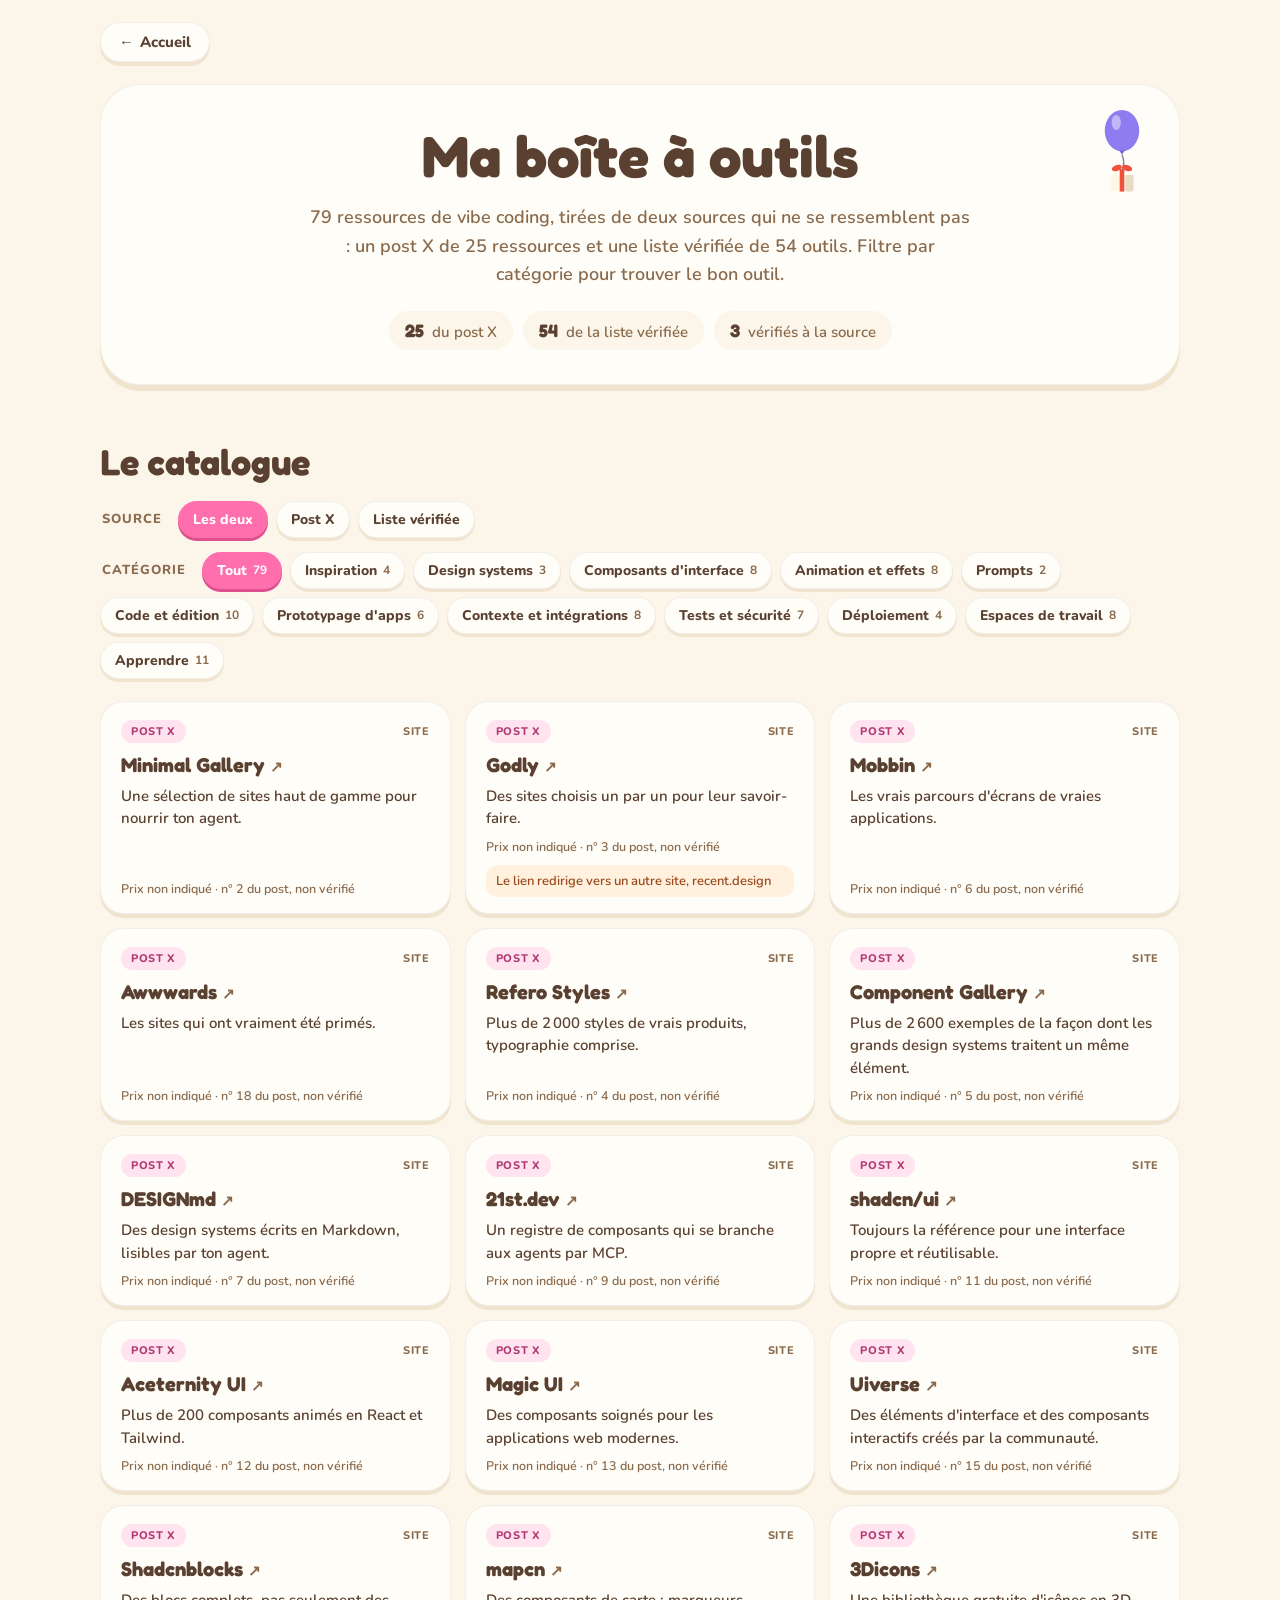
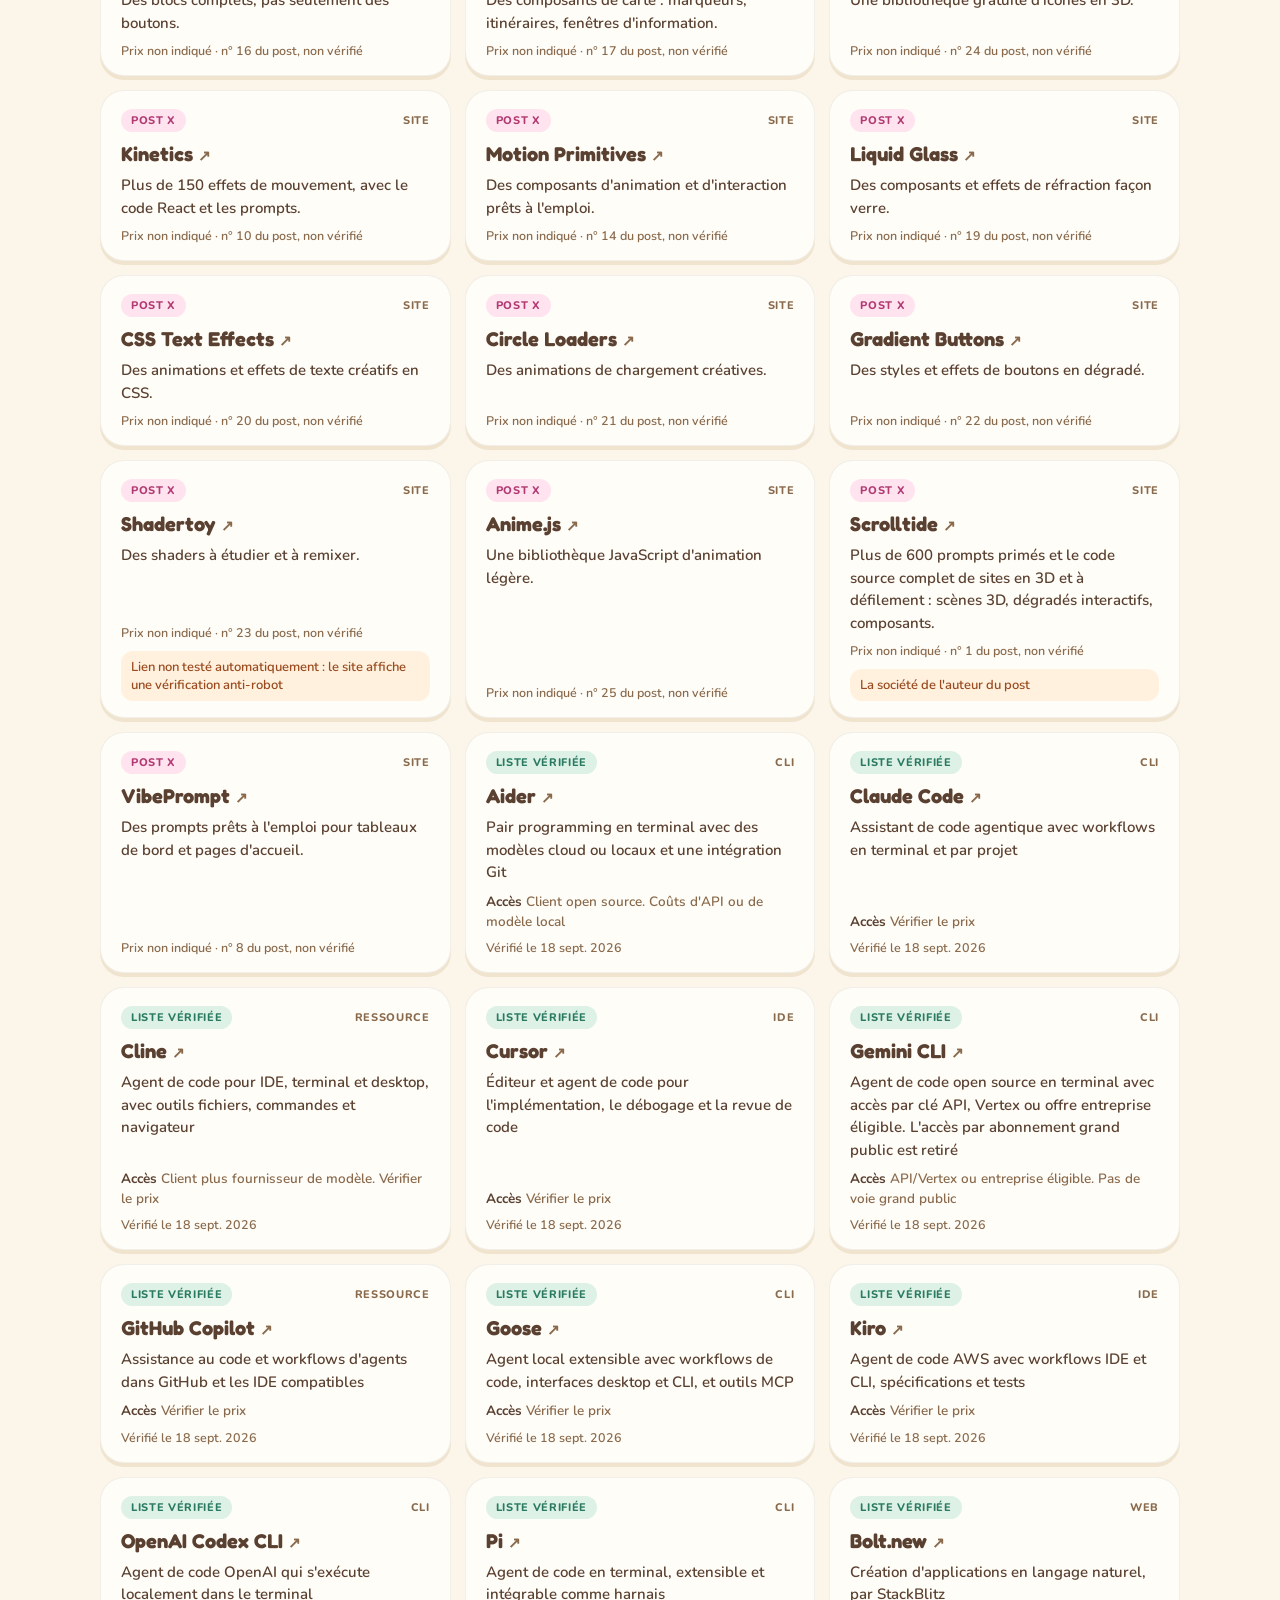
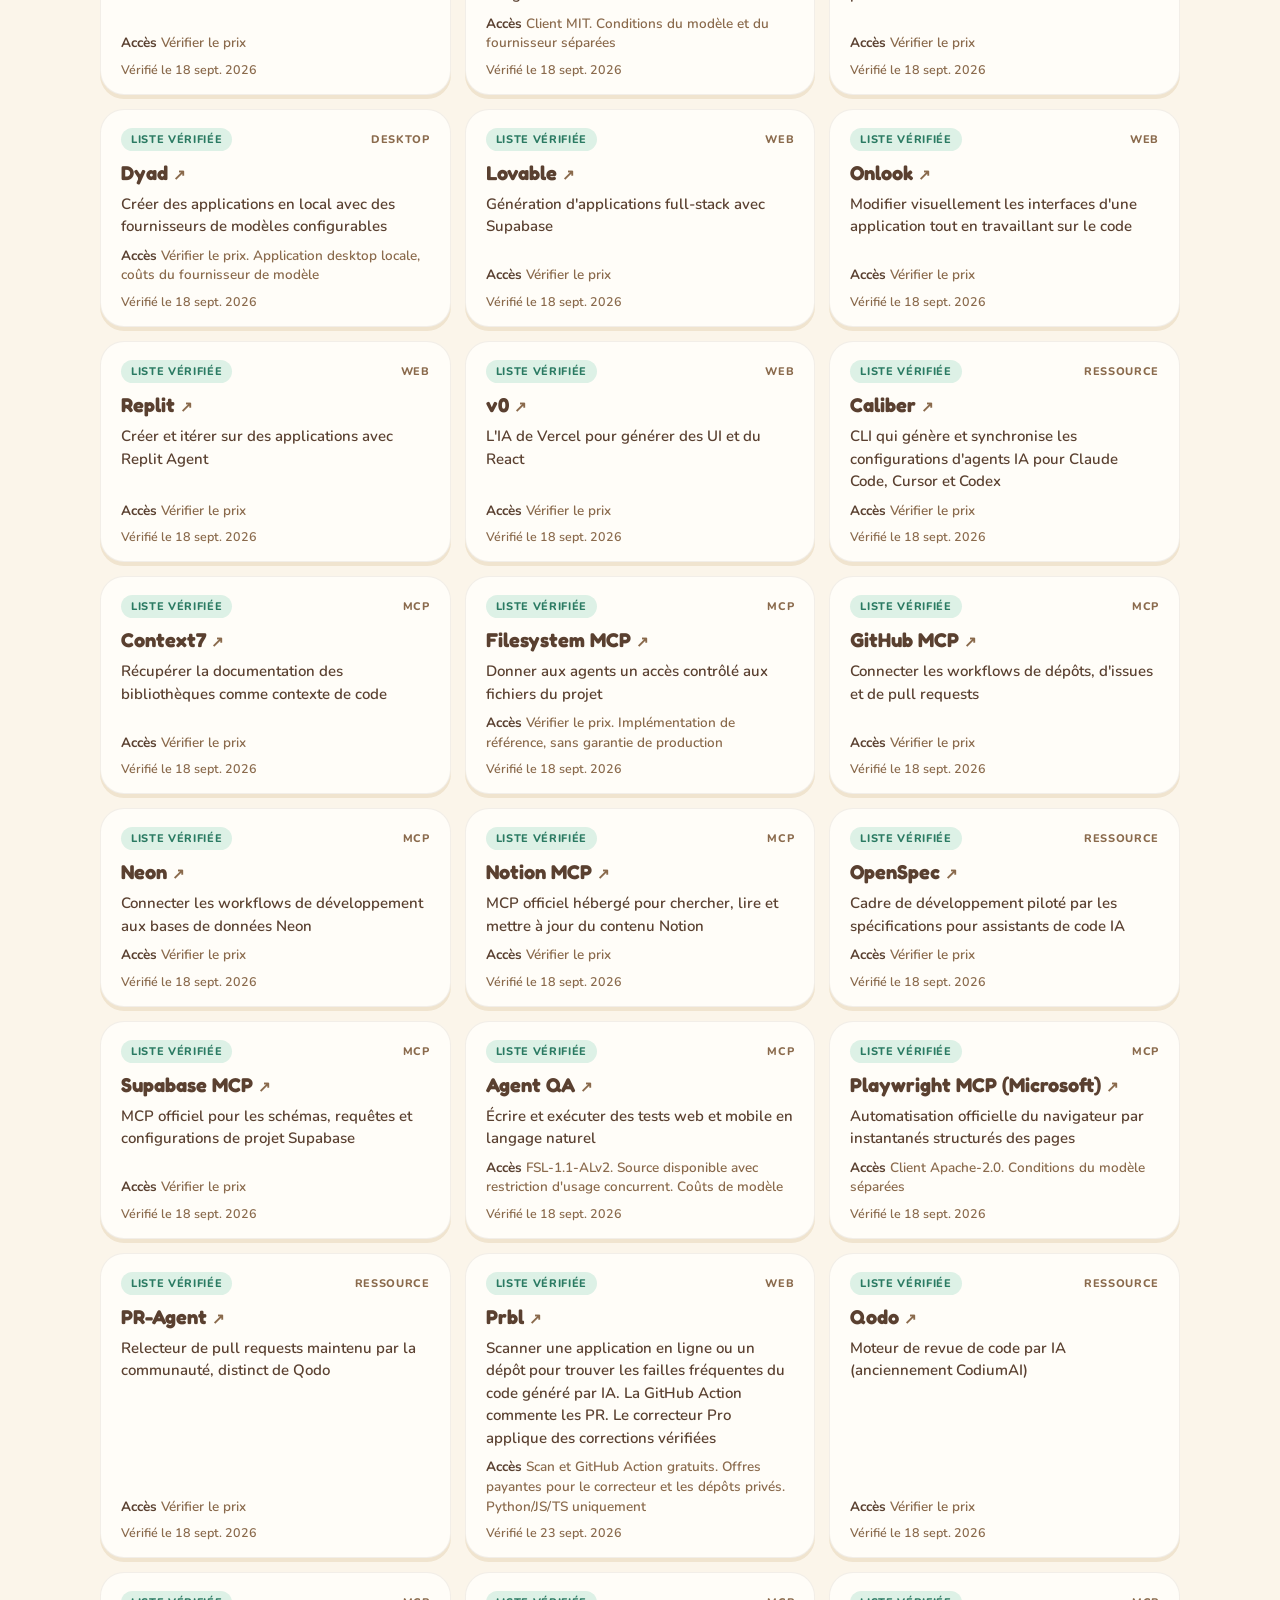
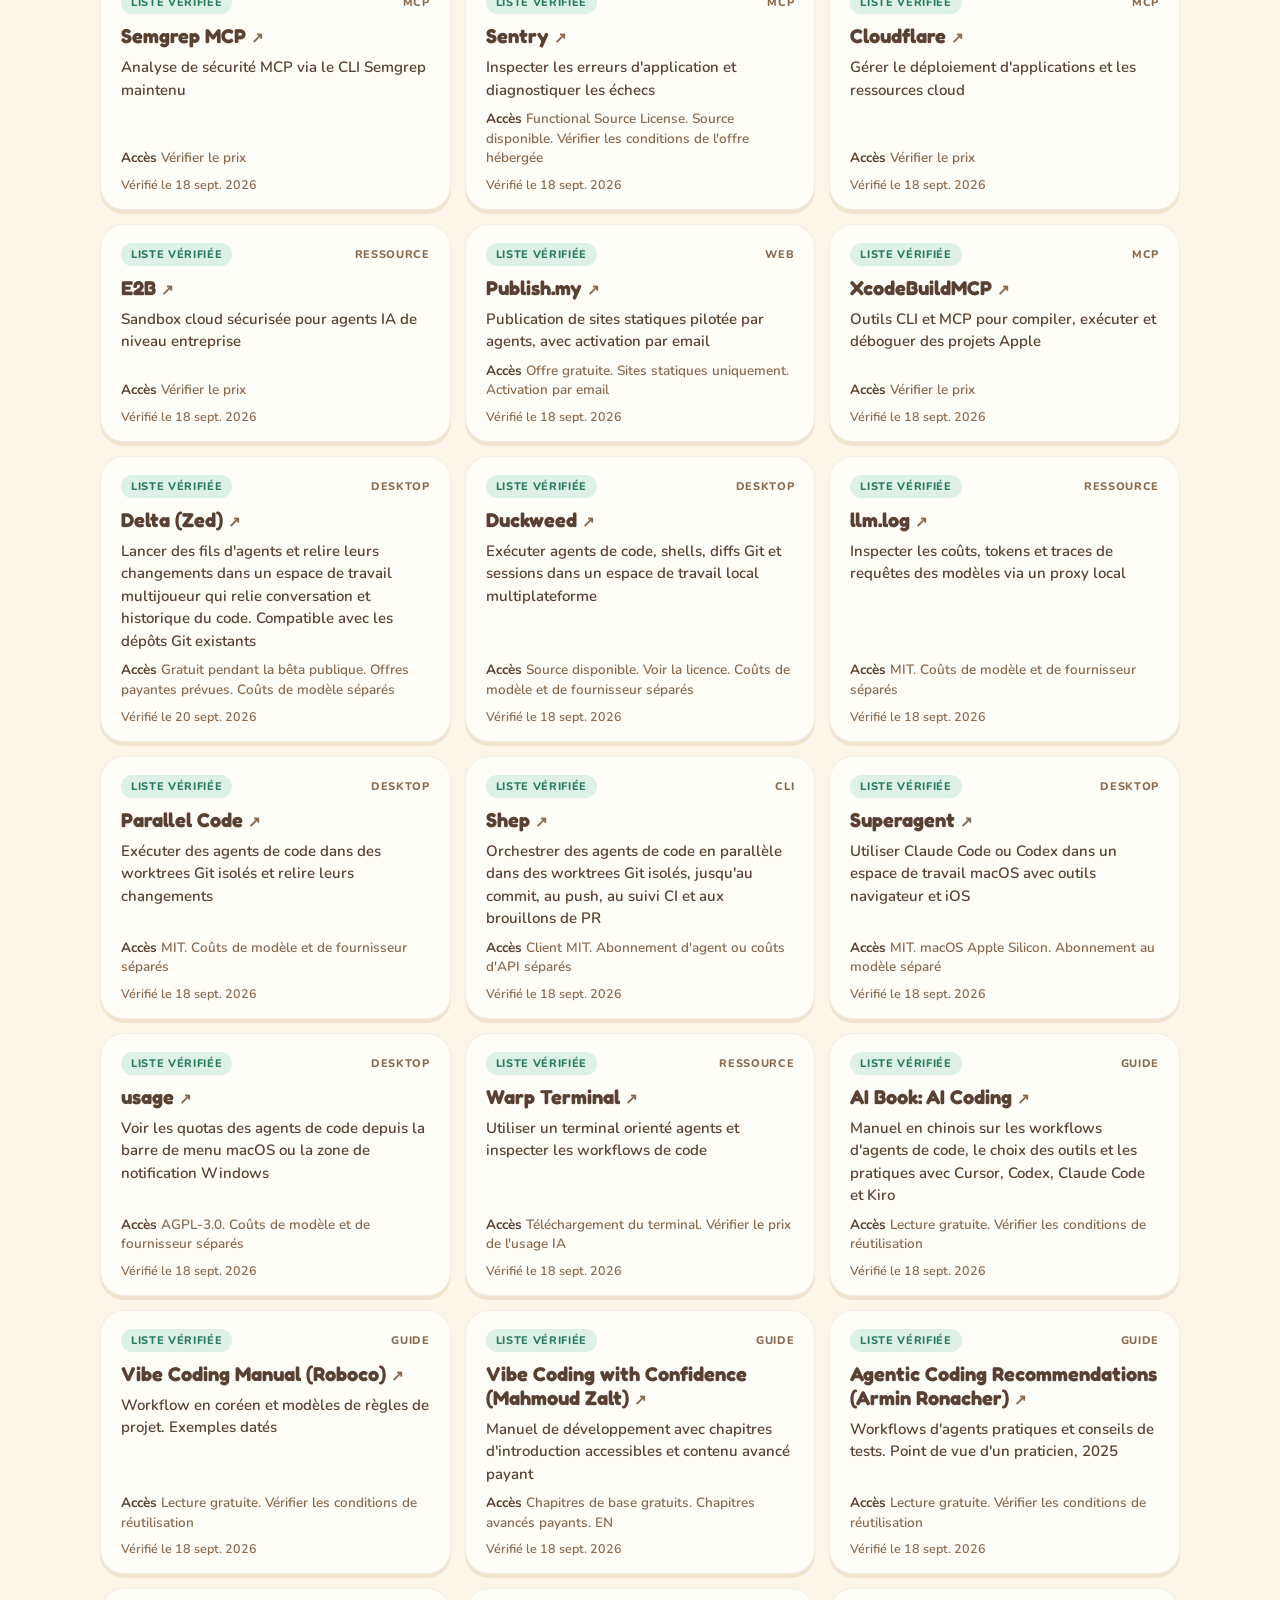
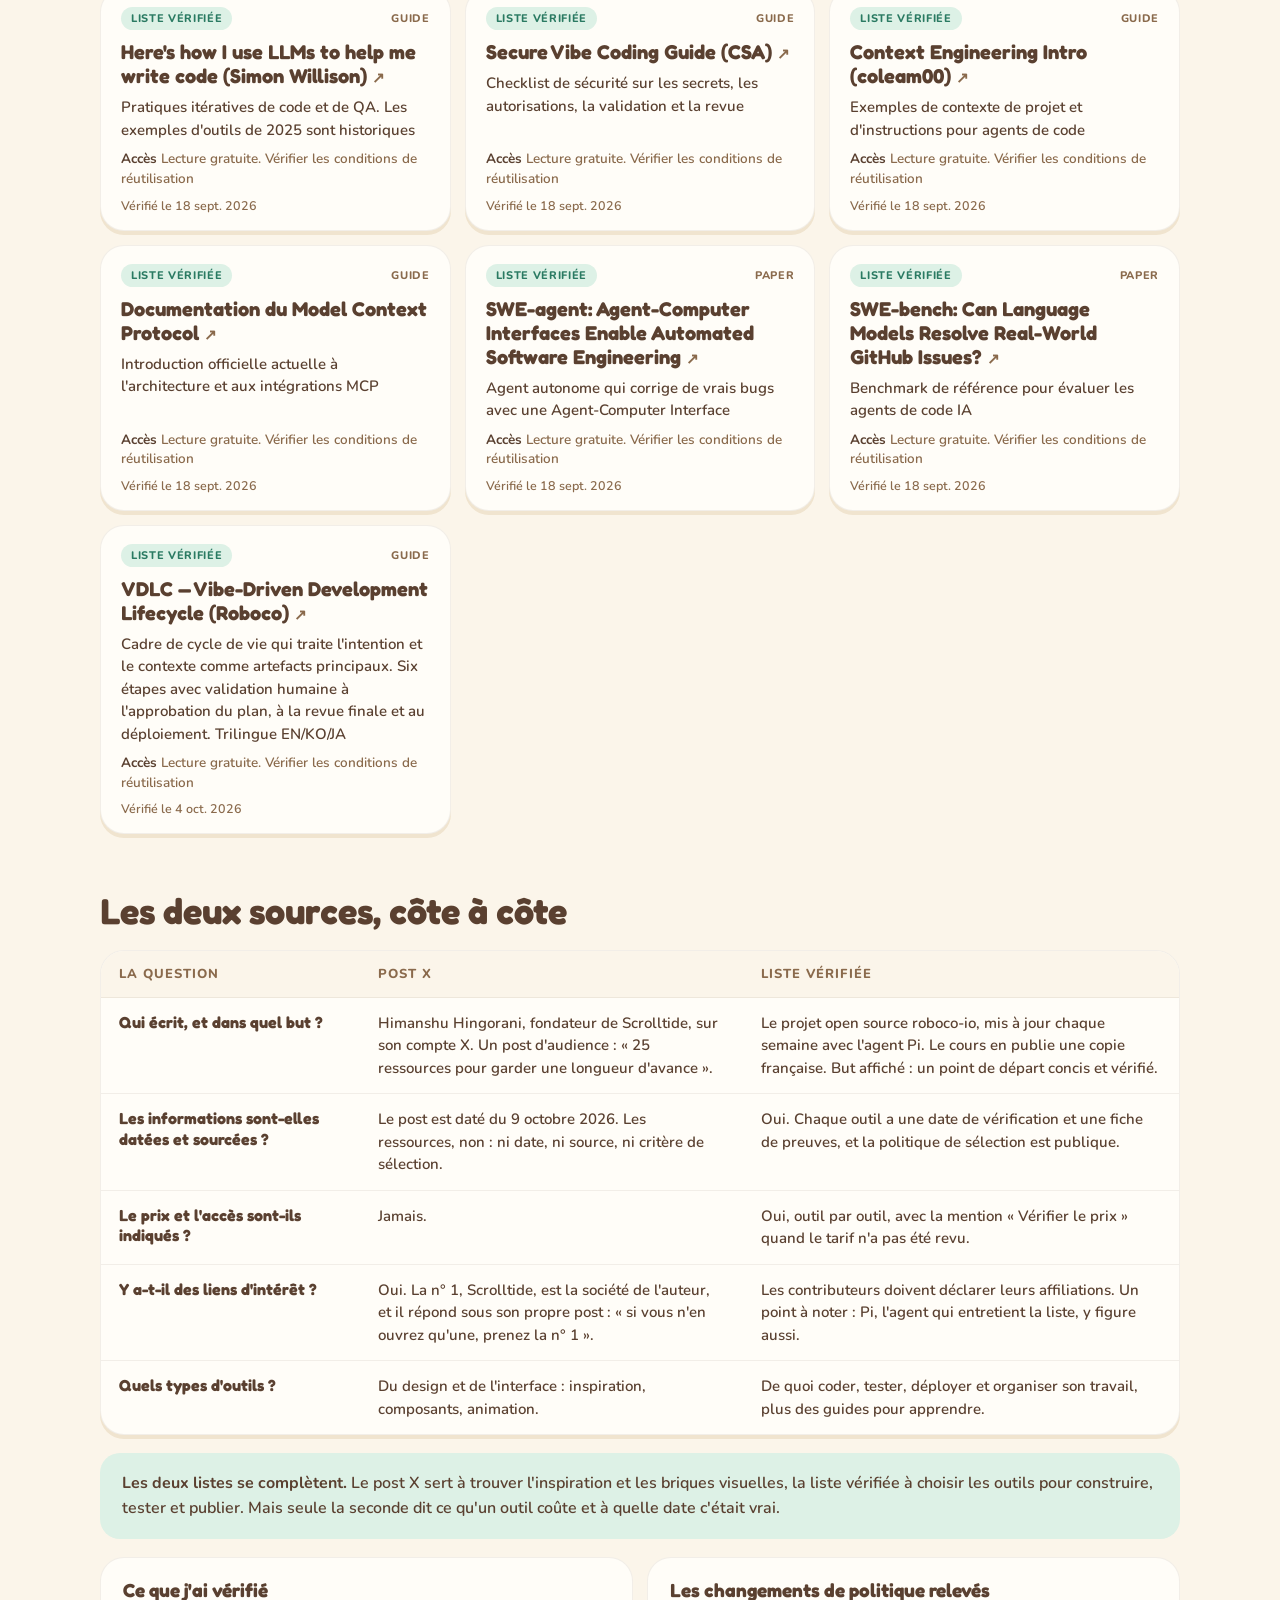
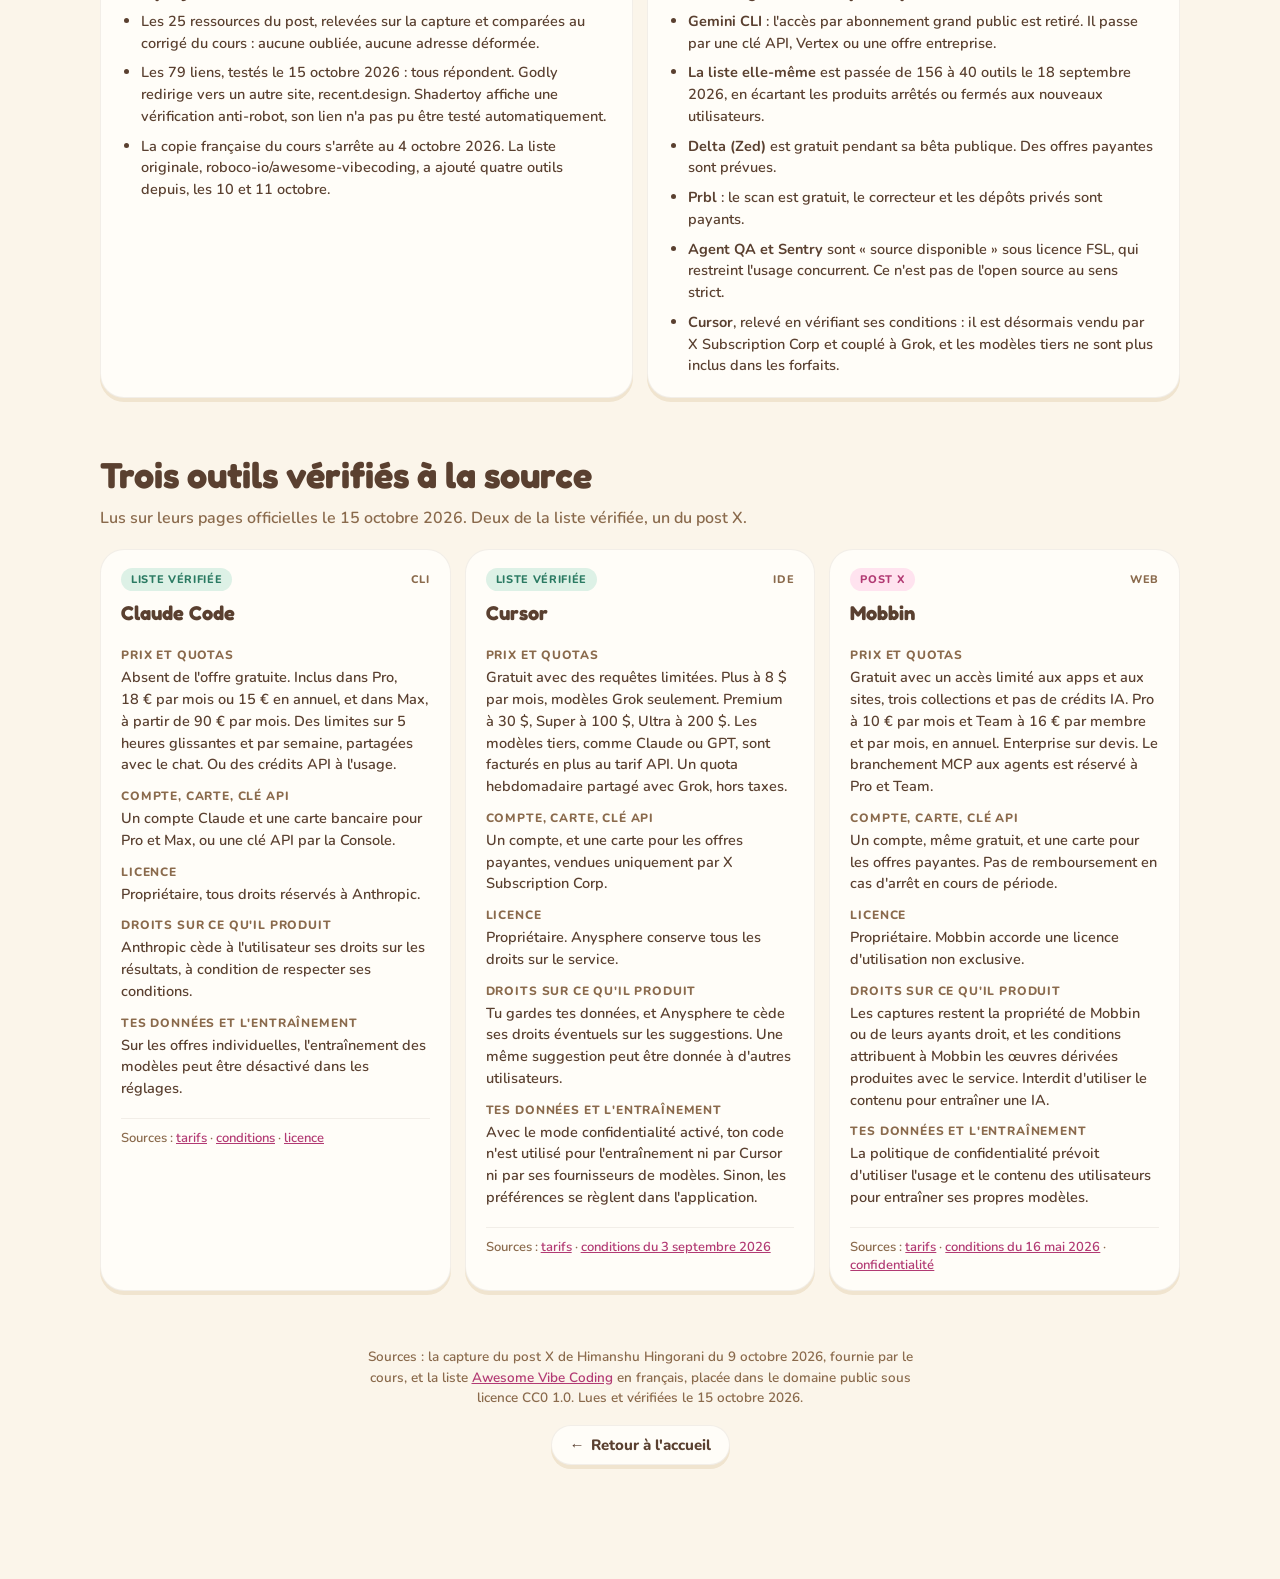
==== outils.html @ 948dfb01 "Page outils : les deux sources réunies, comparées et filtrables Co-Authored-By: Claude Opus 5.5 <nor" ====
<!DOCTYPE html>
<html lang="fr">
<head>
  <meta charset="utf-8">
  <meta name="viewport" content="width=device-width, initial-scale=1">
  <title>Ma boîte à outils · Popeye Prime</title>
  <meta name="description" content="79 ressources de vibe coding réunies depuis deux sources, comparées et filtrables par catégorie.">
  <link rel="preconnect" href="https://fonts.googleapis.com">
  <link rel="preconnect" href="https://fonts.gstatic.com" crossorigin>
  <link href="https://fonts.googleapis.com/css2?family=Fredoka:wght@600;700&family=Nunito:wght@600;700;800&display=swap" rel="stylesheet">
  <link rel="stylesheet" href="style.css">
</head>
<body class="page-outils">

  <header class="haut-outils">
    <a class="retour" href="index.html"><span aria-hidden="true">←</span> Accueil</a>
  </header>

  <main class="boite">

    <!-- L'introduction -->
    <section class="intro-outils">
      <svg class="mini-ballon" viewBox="-20 -24 40 80" aria-hidden="true">
        <g class="ballon-flotte">
          <path d="M0 21 Q3 28 0 34" fill="none" stroke="#8A7F95" stroke-width="1.2" />
          <ellipse cx="0" cy="0" rx="15" ry="18" fill="#8F7CF0" />
          <ellipse cx="-5" cy="-7" rx="4" ry="6.5" fill="#FFFFFF" opacity="0.45" />
          <path d="M-2.5 17 L2.5 17 L0 21 Z" fill="#7A66DE" />
          <rect x="-10" y="37" width="20" height="16" rx="2" fill="#FFF6E6" />
          <rect x="3" y="37" width="7" height="16" rx="1.5" fill="#EADCC4" />
          <rect x="-11.5" y="33.5" width="23" height="5" rx="1.5" fill="#FFFDF5" />
          <rect x="-2" y="33.5" width="4" height="19.5" fill="#F0503C" />
          <ellipse cx="-4.5" cy="32.5" rx="4.5" ry="2.6" fill="#F0503C" transform="rotate(-20 -4.5 32.5)" />
          <ellipse cx="4.5" cy="32.5" rx="4.5" ry="2.6" fill="#F0503C" transform="rotate(20 4.5 32.5)" />
        </g>
      </svg>
      <h1>Ma boîte à outils</h1>
      <p class="chapo">79 ressources de vibe coding, tirées de deux sources qui ne se ressemblent pas : un post X de 25 ressources et une liste vérifiée de 54 outils. Filtre par catégorie pour trouver le bon outil.</p>
      <ul class="chiffres">
        <li><b>25</b> du post X</li>
        <li><b>54</b> de la liste vérifiée</li>
        <li><b>3</b> vérifiés à la source</li>
      </ul>
    </section>

    <!-- Le catalogue, filtrable sans JavaScript -->
    <section class="catalogue" id="catalogue" aria-labelledby="titre-catalogue">
      <h2 id="titre-catalogue">Le catalogue</h2>

      <fieldset class="filtres">
        <legend>Source</legend>
        <input type="radio" name="source" id="src-tout" checked><label for="src-tout">Les deux</label>
        <input type="radio" name="source" id="src-a"><label for="src-a">Post X</label>
        <input type="radio" name="source" id="src-b"><label for="src-b">Liste vérifiée</label>
      </fieldset>

      <fieldset class="filtres">
        <legend>Catégorie</legend>
        <input type="radio" name="categorie" id="cat-tout" checked><label for="cat-tout">Tout <span>79</span></label>
        <input type="radio" name="categorie" id="cat-inspiration"><label for="cat-inspiration">Inspiration <span>4</span></label>
        <input type="radio" name="categorie" id="cat-design-system"><label for="cat-design-system">Design systems <span>3</span></label>
        <input type="radio" name="categorie" id="cat-composants"><label for="cat-composants">Composants d'interface <span>8</span></label>
        <input type="radio" name="categorie" id="cat-animation"><label for="cat-animation">Animation et effets <span>8</span></label>
        <input type="radio" name="categorie" id="cat-prompts"><label for="cat-prompts">Prompts <span>2</span></label>
        <input type="radio" name="categorie" id="cat-code"><label for="cat-code">Code et édition <span>10</span></label>
        <input type="radio" name="categorie" id="cat-prototypage"><label for="cat-prototypage">Prototypage d'apps <span>6</span></label>
        <input type="radio" name="categorie" id="cat-contexte"><label for="cat-contexte">Contexte et intégrations <span>8</span></label>
        <input type="radio" name="categorie" id="cat-tests"><label for="cat-tests">Tests et sécurité <span>7</span></label>
        <input type="radio" name="categorie" id="cat-deploiement"><label for="cat-deploiement">Déploiement <span>4</span></label>
        <input type="radio" name="categorie" id="cat-espaces"><label for="cat-espaces">Espaces de travail <span>8</span></label>
        <input type="radio" name="categorie" id="cat-apprendre"><label for="cat-apprendre">Apprendre <span>11</span></label>
      </fieldset>

      <ul class="outils">
      <li class="outil" data-cat="inspiration" data-source="a">
        <div class="outil-haut"><span class="pastille-source a">Post X</span><span class="genre">Site</span></div>
        <h3><a href="https://minimal.gallery" target="_blank" rel="noopener">Minimal Gallery <span aria-hidden="true">↗</span></a></h3>
        <p class="desc">Une sélection de sites haut de gamme pour nourrir ton agent.</p>
        <p class="meta">Prix non indiqué · n°&nbsp;2 du post, non vérifié</p>
      </li>
      <li class="outil" data-cat="inspiration" data-source="a">
        <div class="outil-haut"><span class="pastille-source a">Post X</span><span class="genre">Site</span></div>
        <h3><a href="https://godly.website" target="_blank" rel="noopener">Godly <span aria-hidden="true">↗</span></a></h3>
        <p class="desc">Des sites choisis un par un pour leur savoir-faire.</p>
        <p class="meta">Prix non indiqué · n°&nbsp;3 du post, non vérifié</p>
        <p class="alerte">Le lien redirige vers un autre site, recent.design</p>
      </li>
      <li class="outil" data-cat="inspiration" data-source="a">
        <div class="outil-haut"><span class="pastille-source a">Post X</span><span class="genre">Site</span></div>
        <h3><a href="https://mobbin.com" target="_blank" rel="noopener">Mobbin <span aria-hidden="true">↗</span></a></h3>
        <p class="desc">Les vrais parcours d&#x27;écrans de vraies applications.</p>
        <p class="meta">Prix non indiqué · n°&nbsp;6 du post, non vérifié</p>
      </li>
      <li class="outil" data-cat="inspiration" data-source="a">
        <div class="outil-haut"><span class="pastille-source a">Post X</span><span class="genre">Site</span></div>
        <h3><a href="https://awwwards.com" target="_blank" rel="noopener">Awwwards <span aria-hidden="true">↗</span></a></h3>
        <p class="desc">Les sites qui ont vraiment été primés.</p>
        <p class="meta">Prix non indiqué · n°&nbsp;18 du post, non vérifié</p>
      </li>
      <li class="outil" data-cat="design-system" data-source="a">
        <div class="outil-haut"><span class="pastille-source a">Post X</span><span class="genre">Site</span></div>
        <h3><a href="https://styles.refero.design" target="_blank" rel="noopener">Refero Styles <span aria-hidden="true">↗</span></a></h3>
        <p class="desc">Plus de 2&#8239;000 styles de vrais produits, typographie comprise.</p>
        <p class="meta">Prix non indiqué · n°&nbsp;4 du post, non vérifié</p>
      </li>
      <li class="outil" data-cat="design-system" data-source="a">
        <div class="outil-haut"><span class="pastille-source a">Post X</span><span class="genre">Site</span></div>
        <h3><a href="https://component.gallery" target="_blank" rel="noopener">Component Gallery <span aria-hidden="true">↗</span></a></h3>
        <p class="desc">Plus de 2&#8239;600 exemples de la façon dont les grands design systems traitent un même élément.</p>
        <p class="meta">Prix non indiqué · n°&nbsp;5 du post, non vérifié</p>
      </li>
      <li class="outil" data-cat="design-system" data-source="a">
        <div class="outil-haut"><span class="pastille-source a">Post X</span><span class="genre">Site</span></div>
        <h3><a href="https://designmd.ai" target="_blank" rel="noopener">DESIGNmd <span aria-hidden="true">↗</span></a></h3>
        <p class="desc">Des design systems écrits en Markdown, lisibles par ton agent.</p>
        <p class="meta">Prix non indiqué · n°&nbsp;7 du post, non vérifié</p>
      </li>
      <li class="outil" data-cat="composants" data-source="a">
        <div class="outil-haut"><span class="pastille-source a">Post X</span><span class="genre">Site</span></div>
        <h3><a href="https://21st.dev" target="_blank" rel="noopener">21st.dev <span aria-hidden="true">↗</span></a></h3>
        <p class="desc">Un registre de composants qui se branche aux agents par MCP.</p>
        <p class="meta">Prix non indiqué · n°&nbsp;9 du post, non vérifié</p>
      </li>
      <li class="outil" data-cat="composants" data-source="a">
        <div class="outil-haut"><span class="pastille-source a">Post X</span><span class="genre">Site</span></div>
        <h3><a href="https://ui.shadcn.com" target="_blank" rel="noopener">shadcn/ui <span aria-hidden="true">↗</span></a></h3>
        <p class="desc">Toujours la référence pour une interface propre et réutilisable.</p>
        <p class="meta">Prix non indiqué · n°&nbsp;11 du post, non vérifié</p>
      </li>
      <li class="outil" data-cat="composants" data-source="a">
        <div class="outil-haut"><span class="pastille-source a">Post X</span><span class="genre">Site</span></div>
        <h3><a href="https://ui.aceternity.com" target="_blank" rel="noopener">Aceternity UI <span aria-hidden="true">↗</span></a></h3>
        <p class="desc">Plus de 200 composants animés en React et Tailwind.</p>
        <p class="meta">Prix non indiqué · n°&nbsp;12 du post, non vérifié</p>
      </li>
      <li class="outil" data-cat="composants" data-source="a">
        <div class="outil-haut"><span class="pastille-source a">Post X</span><span class="genre">Site</span></div>
        <h3><a href="https://magicui.design" target="_blank" rel="noopener">Magic UI <span aria-hidden="true">↗</span></a></h3>
        <p class="desc">Des composants soignés pour les applications web modernes.</p>
        <p class="meta">Prix non indiqué · n°&nbsp;13 du post, non vérifié</p>
      </li>
      <li class="outil" data-cat="composants" data-source="a">
        <div class="outil-haut"><span class="pastille-source a">Post X</span><span class="genre">Site</span></div>
        <h3><a href="https://uiverse.io" target="_blank" rel="noopener">Uiverse <span aria-hidden="true">↗</span></a></h3>
        <p class="desc">Des éléments d&#x27;interface et des composants interactifs créés par la communauté.</p>
        <p class="meta">Prix non indiqué · n°&nbsp;15 du post, non vérifié</p>
      </li>
      <li class="outil" data-cat="composants" data-source="a">
        <div class="outil-haut"><span class="pastille-source a">Post X</span><span class="genre">Site</span></div>
        <h3><a href="https://shadcnblocks.com" target="_blank" rel="noopener">Shadcnblocks <span aria-hidden="true">↗</span></a></h3>
        <p class="desc">Des blocs complets, pas seulement des boutons.</p>
        <p class="meta">Prix non indiqué · n°&nbsp;16 du post, non vérifié</p>
      </li>
      <li class="outil" data-cat="composants" data-source="a">
        <div class="outil-haut"><span class="pastille-source a">Post X</span><span class="genre">Site</span></div>
        <h3><a href="https://mapcn.dev" target="_blank" rel="noopener">mapcn <span aria-hidden="true">↗</span></a></h3>
        <p class="desc">Des composants de carte : marqueurs, itinéraires, fenêtres d&#x27;information.</p>
        <p class="meta">Prix non indiqué · n°&nbsp;17 du post, non vérifié</p>
      </li>
      <li class="outil" data-cat="composants" data-source="a">
        <div class="outil-haut"><span class="pastille-source a">Post X</span><span class="genre">Site</span></div>
        <h3><a href="https://3dicons.co" target="_blank" rel="noopener">3Dicons <span aria-hidden="true">↗</span></a></h3>
        <p class="desc">Une bibliothèque gratuite d&#x27;icônes en 3D.</p>
        <p class="meta">Prix non indiqué · n°&nbsp;24 du post, non vérifié</p>
      </li>
      <li class="outil" data-cat="animation" data-source="a">
        <div class="outil-haut"><span class="pastille-source a">Post X</span><span class="genre">Site</span></div>
        <h3><a href="https://kinetics.colorion.co" target="_blank" rel="noopener">Kinetics <span aria-hidden="true">↗</span></a></h3>
        <p class="desc">Plus de 150 effets de mouvement, avec le code React et les prompts.</p>
        <p class="meta">Prix non indiqué · n°&nbsp;10 du post, non vérifié</p>
      </li>
      <li class="outil" data-cat="animation" data-source="a">
        <div class="outil-haut"><span class="pastille-source a">Post X</span><span class="genre">Site</span></div>
        <h3><a href="https://motion-primitives.com" target="_blank" rel="noopener">Motion Primitives <span aria-hidden="true">↗</span></a></h3>
        <p class="desc">Des composants d&#x27;animation et d&#x27;interaction prêts à l&#x27;emploi.</p>
        <p class="meta">Prix non indiqué · n°&nbsp;14 du post, non vérifié</p>
      </li>
      <li class="outil" data-cat="animation" data-source="a">
        <div class="outil-haut"><span class="pastille-source a">Post X</span><span class="genre">Site</span></div>
        <h3><a href="https://glass.samasante.com" target="_blank" rel="noopener">Liquid Glass <span aria-hidden="true">↗</span></a></h3>
        <p class="desc">Des composants et effets de réfraction façon verre.</p>
        <p class="meta">Prix non indiqué · n°&nbsp;19 du post, non vérifié</p>
      </li>
      <li class="outil" data-cat="animation" data-source="a">
        <div class="outil-haut"><span class="pastille-source a">Post X</span><span class="genre">Site</span></div>
        <h3><a href="https://text-effects.colorion.co" target="_blank" rel="noopener">CSS Text Effects <span aria-hidden="true">↗</span></a></h3>
        <p class="desc">Des animations et effets de texte créatifs en CSS.</p>
        <p class="meta">Prix non indiqué · n°&nbsp;20 du post, non vérifié</p>
      </li>
      <li class="outil" data-cat="animation" data-source="a">
        <div class="outil-haut"><span class="pastille-source a">Post X</span><span class="genre">Site</span></div>
        <h3><a href="https://circleloaders.dominikakissi.com" target="_blank" rel="noopener">Circle Loaders <span aria-hidden="true">↗</span></a></h3>
        <p class="desc">Des animations de chargement créatives.</p>
        <p class="meta">Prix non indiqué · n°&nbsp;21 du post, non vérifié</p>
      </li>
      <li class="outil" data-cat="animation" data-source="a">
        <div class="outil-haut"><span class="pastille-source a">Post X</span><span class="genre">Site</span></div>
        <h3><a href="https://gradientbuttons.colorion.co" target="_blank" rel="noopener">Gradient Buttons <span aria-hidden="true">↗</span></a></h3>
        <p class="desc">Des styles et effets de boutons en dégradé.</p>
        <p class="meta">Prix non indiqué · n°&nbsp;22 du post, non vérifié</p>
      </li>
      <li class="outil" data-cat="animation" data-source="a">
        <div class="outil-haut"><span class="pastille-source a">Post X</span><span class="genre">Site</span></div>
        <h3><a href="https://shadertoy.com" target="_blank" rel="noopener">Shadertoy <span aria-hidden="true">↗</span></a></h3>
        <p class="desc">Des shaders à étudier et à remixer.</p>
        <p class="meta">Prix non indiqué · n°&nbsp;23 du post, non vérifié</p>
        <p class="alerte">Lien non testé automatiquement : le site affiche une vérification anti-robot</p>
      </li>
      <li class="outil" data-cat="animation" data-source="a">
        <div class="outil-haut"><span class="pastille-source a">Post X</span><span class="genre">Site</span></div>
        <h3><a href="https://animejs.com" target="_blank" rel="noopener">Anime.js <span aria-hidden="true">↗</span></a></h3>
        <p class="desc">Une bibliothèque JavaScript d&#x27;animation légère.</p>
        <p class="meta">Prix non indiqué · n°&nbsp;25 du post, non vérifié</p>
      </li>
      <li class="outil" data-cat="prompts" data-source="a">
        <div class="outil-haut"><span class="pastille-source a">Post X</span><span class="genre">Site</span></div>
        <h3><a href="https://scrolltide.co" target="_blank" rel="noopener">Scrolltide <span aria-hidden="true">↗</span></a></h3>
        <p class="desc">Plus de 600 prompts primés et le code source complet de sites en 3D et à défilement : scènes 3D, dégradés interactifs, composants.</p>
        <p class="meta">Prix non indiqué · n°&nbsp;1 du post, non vérifié</p>
        <p class="alerte">La société de l&#x27;auteur du post</p>
      </li>
      <li class="outil" data-cat="prompts" data-source="a">
        <div class="outil-haut"><span class="pastille-source a">Post X</span><span class="genre">Site</span></div>
        <h3><a href="https://vibeprompts.dev" target="_blank" rel="noopener">VibePrompt <span aria-hidden="true">↗</span></a></h3>
        <p class="desc">Des prompts prêts à l&#x27;emploi pour tableaux de bord et pages d&#x27;accueil.</p>
        <p class="meta">Prix non indiqué · n°&nbsp;8 du post, non vérifié</p>
      </li>
      <li class="outil" data-cat="code" data-source="b">
        <div class="outil-haut"><span class="pastille-source b">Liste vérifiée</span><span class="genre">CLI</span></div>
        <h3><a href="https://github.com/Aider-AI/aider" target="_blank" rel="noopener">Aider <span aria-hidden="true">↗</span></a></h3>
        <p class="desc">Pair programming en terminal avec des modèles cloud ou locaux et une intégration Git</p>
        <p class="acces"><b>Accès</b> Client open source. Coûts d&#x27;API ou de modèle local</p>
        <p class="meta">Vérifié le 18 sept. 2026</p>
      </li>
      <li class="outil" data-cat="code" data-source="b">
        <div class="outil-haut"><span class="pastille-source b">Liste vérifiée</span><span class="genre">CLI</span></div>
        <h3><a href="https://code.claude.com/docs/en/overview" target="_blank" rel="noopener">Claude Code <span aria-hidden="true">↗</span></a></h3>
        <p class="desc">Assistant de code agentique avec workflows en terminal et par projet</p>
        <p class="acces"><b>Accès</b> Vérifier le prix</p>
        <p class="meta">Vérifié le 18 sept. 2026</p>
      </li>
      <li class="outil" data-cat="code" data-source="b">
        <div class="outil-haut"><span class="pastille-source b">Liste vérifiée</span><span class="genre">Ressource</span></div>
        <h3><a href="https://github.com/cline/cline" target="_blank" rel="noopener">Cline <span aria-hidden="true">↗</span></a></h3>
        <p class="desc">Agent de code pour IDE, terminal et desktop, avec outils fichiers, commandes et navigateur</p>
        <p class="acces"><b>Accès</b> Client plus fournisseur de modèle. Vérifier le prix</p>
        <p class="meta">Vérifié le 18 sept. 2026</p>
      </li>
      <li class="outil" data-cat="code" data-source="b">
        <div class="outil-haut"><span class="pastille-source b">Liste vérifiée</span><span class="genre">IDE</span></div>
        <h3><a href="https://www.cursor.com/" target="_blank" rel="noopener">Cursor <span aria-hidden="true">↗</span></a></h3>
        <p class="desc">Éditeur et agent de code pour l&#x27;implémentation, le débogage et la revue de code</p>
        <p class="acces"><b>Accès</b> Vérifier le prix</p>
        <p class="meta">Vérifié le 18 sept. 2026</p>
      </li>
      <li class="outil" data-cat="code" data-source="b">
        <div class="outil-haut"><span class="pastille-source b">Liste vérifiée</span><span class="genre">CLI</span></div>
        <h3><a href="https://github.com/google-gemini/gemini-cli" target="_blank" rel="noopener">Gemini CLI <span aria-hidden="true">↗</span></a></h3>
        <p class="desc">Agent de code open source en terminal avec accès par clé API, Vertex ou offre entreprise éligible. L&#x27;accès par abonnement grand public est retiré</p>
        <p class="acces"><b>Accès</b> API/Vertex ou entreprise éligible. Pas de voie grand public</p>
        <p class="meta">Vérifié le 18 sept. 2026</p>
      </li>
      <li class="outil" data-cat="code" data-source="b">
        <div class="outil-haut"><span class="pastille-source b">Liste vérifiée</span><span class="genre">Ressource</span></div>
        <h3><a href="https://github.com/features/copilot" target="_blank" rel="noopener">GitHub Copilot <span aria-hidden="true">↗</span></a></h3>
        <p class="desc">Assistance au code et workflows d&#x27;agents dans GitHub et les IDE compatibles</p>
        <p class="acces"><b>Accès</b> Vérifier le prix</p>
        <p class="meta">Vérifié le 18 sept. 2026</p>
      </li>
      <li class="outil" data-cat="code" data-source="b">
        <div class="outil-haut"><span class="pastille-source b">Liste vérifiée</span><span class="genre">CLI</span></div>
        <h3><a href="https://github.com/aaif-goose/goose" target="_blank" rel="noopener">Goose <span aria-hidden="true">↗</span></a></h3>
        <p class="desc">Agent local extensible avec workflows de code, interfaces desktop et CLI, et outils MCP</p>
        <p class="acces"><b>Accès</b> Vérifier le prix</p>
        <p class="meta">Vérifié le 18 sept. 2026</p>
      </li>
      <li class="outil" data-cat="code" data-source="b">
        <div class="outil-haut"><span class="pastille-source b">Liste vérifiée</span><span class="genre">IDE</span></div>
        <h3><a href="https://kiro.dev" target="_blank" rel="noopener">Kiro <span aria-hidden="true">↗</span></a></h3>
        <p class="desc">Agent de code AWS avec workflows IDE et CLI, spécifications et tests</p>
        <p class="acces"><b>Accès</b> Vérifier le prix</p>
        <p class="meta">Vérifié le 18 sept. 2026</p>
      </li>
      <li class="outil" data-cat="code" data-source="b">
        <div class="outil-haut"><span class="pastille-source b">Liste vérifiée</span><span class="genre">CLI</span></div>
        <h3><a href="https://openai.com/codex/" target="_blank" rel="noopener">OpenAI Codex CLI <span aria-hidden="true">↗</span></a></h3>
        <p class="desc">Agent de code OpenAI qui s&#x27;exécute localement dans le terminal</p>
        <p class="acces"><b>Accès</b> Vérifier le prix</p>
        <p class="meta">Vérifié le 18 sept. 2026</p>
      </li>
      <li class="outil" data-cat="code" data-source="b">
        <div class="outil-haut"><span class="pastille-source b">Liste vérifiée</span><span class="genre">CLI</span></div>
        <h3><a href="https://github.com/earendil-works/pi" target="_blank" rel="noopener">Pi <span aria-hidden="true">↗</span></a></h3>
        <p class="desc">Agent de code en terminal, extensible et intégrable comme harnais</p>
        <p class="acces"><b>Accès</b> Client MIT. Conditions du modèle et du fournisseur séparées</p>
        <p class="meta">Vérifié le 18 sept. 2026</p>
      </li>
      <li class="outil" data-cat="prototypage" data-source="b">
        <div class="outil-haut"><span class="pastille-source b">Liste vérifiée</span><span class="genre">Web</span></div>
        <h3><a href="https://bolt.new/" target="_blank" rel="noopener">Bolt.new <span aria-hidden="true">↗</span></a></h3>
        <p class="desc">Création d&#x27;applications en langage naturel, par StackBlitz</p>
        <p class="acces"><b>Accès</b> Vérifier le prix</p>
        <p class="meta">Vérifié le 18 sept. 2026</p>
      </li>
      <li class="outil" data-cat="prototypage" data-source="b">
        <div class="outil-haut"><span class="pastille-source b">Liste vérifiée</span><span class="genre">Desktop</span></div>
        <h3><a href="https://github.com/dyad-sh/dyad" target="_blank" rel="noopener">Dyad <span aria-hidden="true">↗</span></a></h3>
        <p class="desc">Créer des applications en local avec des fournisseurs de modèles configurables</p>
        <p class="acces"><b>Accès</b> Vérifier le prix. Application desktop locale, coûts du fournisseur de modèle</p>
        <p class="meta">Vérifié le 18 sept. 2026</p>
      </li>
      <li class="outil" data-cat="prototypage" data-source="b">
        <div class="outil-haut"><span class="pastille-source b">Liste vérifiée</span><span class="genre">Web</span></div>
        <h3><a href="https://lovable.dev/" target="_blank" rel="noopener">Lovable <span aria-hidden="true">↗</span></a></h3>
        <p class="desc">Génération d&#x27;applications full-stack avec Supabase</p>
        <p class="acces"><b>Accès</b> Vérifier le prix</p>
        <p class="meta">Vérifié le 18 sept. 2026</p>
      </li>
      <li class="outil" data-cat="prototypage" data-source="b">
        <div class="outil-haut"><span class="pastille-source b">Liste vérifiée</span><span class="genre">Web</span></div>
        <h3><a href="https://www.onlook.com/" target="_blank" rel="noopener">Onlook <span aria-hidden="true">↗</span></a></h3>
        <p class="desc">Modifier visuellement les interfaces d&#x27;une application tout en travaillant sur le code</p>
        <p class="acces"><b>Accès</b> Vérifier le prix</p>
        <p class="meta">Vérifié le 18 sept. 2026</p>
      </li>
      <li class="outil" data-cat="prototypage" data-source="b">
        <div class="outil-haut"><span class="pastille-source b">Liste vérifiée</span><span class="genre">Web</span></div>
        <h3><a href="https://replit.com/" target="_blank" rel="noopener">Replit <span aria-hidden="true">↗</span></a></h3>
        <p class="desc">Créer et itérer sur des applications avec Replit Agent</p>
        <p class="acces"><b>Accès</b> Vérifier le prix</p>
        <p class="meta">Vérifié le 18 sept. 2026</p>
      </li>
      <li class="outil" data-cat="prototypage" data-source="b">
        <div class="outil-haut"><span class="pastille-source b">Liste vérifiée</span><span class="genre">Web</span></div>
        <h3><a href="https://v0.app/" target="_blank" rel="noopener">v0 <span aria-hidden="true">↗</span></a></h3>
        <p class="desc">L&#x27;IA de Vercel pour générer des UI et du React</p>
        <p class="acces"><b>Accès</b> Vérifier le prix</p>
        <p class="meta">Vérifié le 18 sept. 2026</p>
      </li>
      <li class="outil" data-cat="contexte" data-source="b">
        <div class="outil-haut"><span class="pastille-source b">Liste vérifiée</span><span class="genre">Ressource</span></div>
        <h3><a href="https://github.com/caliber-ai-org/ai-setup" target="_blank" rel="noopener">Caliber <span aria-hidden="true">↗</span></a></h3>
        <p class="desc">CLI qui génère et synchronise les configurations d&#x27;agents IA pour Claude Code, Cursor et Codex</p>
        <p class="acces"><b>Accès</b> Vérifier le prix</p>
        <p class="meta">Vérifié le 18 sept. 2026</p>
      </li>
      <li class="outil" data-cat="contexte" data-source="b">
        <div class="outil-haut"><span class="pastille-source b">Liste vérifiée</span><span class="genre">MCP</span></div>
        <h3><a href="https://github.com/upstash/context7" target="_blank" rel="noopener">Context7 <span aria-hidden="true">↗</span></a></h3>
        <p class="desc">Récupérer la documentation des bibliothèques comme contexte de code</p>
        <p class="acces"><b>Accès</b> Vérifier le prix</p>
        <p class="meta">Vérifié le 18 sept. 2026</p>
      </li>
      <li class="outil" data-cat="contexte" data-source="b">
        <div class="outil-haut"><span class="pastille-source b">Liste vérifiée</span><span class="genre">MCP</span></div>
        <h3><a href="https://github.com/modelcontextprotocol/servers/tree/main/src/filesystem" target="_blank" rel="noopener">Filesystem MCP <span aria-hidden="true">↗</span></a></h3>
        <p class="desc">Donner aux agents un accès contrôlé aux fichiers du projet</p>
        <p class="acces"><b>Accès</b> Vérifier le prix. Implémentation de référence, sans garantie de production</p>
        <p class="meta">Vérifié le 18 sept. 2026</p>
      </li>
      <li class="outil" data-cat="contexte" data-source="b">
        <div class="outil-haut"><span class="pastille-source b">Liste vérifiée</span><span class="genre">MCP</span></div>
        <h3><a href="https://github.com/github/github-mcp-server" target="_blank" rel="noopener">GitHub MCP <span aria-hidden="true">↗</span></a></h3>
        <p class="desc">Connecter les workflows de dépôts, d&#x27;issues et de pull requests</p>
        <p class="acces"><b>Accès</b> Vérifier le prix</p>
        <p class="meta">Vérifié le 18 sept. 2026</p>
      </li>
      <li class="outil" data-cat="contexte" data-source="b">
        <div class="outil-haut"><span class="pastille-source b">Liste vérifiée</span><span class="genre">MCP</span></div>
        <h3><a href="https://github.com/neondatabase/mcp-server-neon" target="_blank" rel="noopener">Neon <span aria-hidden="true">↗</span></a></h3>
        <p class="desc">Connecter les workflows de développement aux bases de données Neon</p>
        <p class="acces"><b>Accès</b> Vérifier le prix</p>
        <p class="meta">Vérifié le 18 sept. 2026</p>
      </li>
      <li class="outil" data-cat="contexte" data-source="b">
        <div class="outil-haut"><span class="pastille-source b">Liste vérifiée</span><span class="genre">MCP</span></div>
        <h3><a href="https://developers.notion.com/guides/mcp/overview" target="_blank" rel="noopener">Notion MCP <span aria-hidden="true">↗</span></a></h3>
        <p class="desc">MCP officiel hébergé pour chercher, lire et mettre à jour du contenu Notion</p>
        <p class="acces"><b>Accès</b> Vérifier le prix</p>
        <p class="meta">Vérifié le 18 sept. 2026</p>
      </li>
      <li class="outil" data-cat="contexte" data-source="b">
        <div class="outil-haut"><span class="pastille-source b">Liste vérifiée</span><span class="genre">Ressource</span></div>
        <h3><a href="https://github.com/Fission-AI/OpenSpec" target="_blank" rel="noopener">OpenSpec <span aria-hidden="true">↗</span></a></h3>
        <p class="desc">Cadre de développement piloté par les spécifications pour assistants de code IA</p>
        <p class="acces"><b>Accès</b> Vérifier le prix</p>
        <p class="meta">Vérifié le 18 sept. 2026</p>
      </li>
      <li class="outil" data-cat="contexte" data-source="b">
        <div class="outil-haut"><span class="pastille-source b">Liste vérifiée</span><span class="genre">MCP</span></div>
        <h3><a href="https://github.com/supabase/mcp" target="_blank" rel="noopener">Supabase MCP <span aria-hidden="true">↗</span></a></h3>
        <p class="desc">MCP officiel pour les schémas, requêtes et configurations de projet Supabase</p>
        <p class="acces"><b>Accès</b> Vérifier le prix</p>
        <p class="meta">Vérifié le 18 sept. 2026</p>
      </li>
      <li class="outil" data-cat="tests" data-source="b">
        <div class="outil-haut"><span class="pastille-source b">Liste vérifiée</span><span class="genre">MCP</span></div>
        <h3><a href="https://github.com/vostride/agent-qa" target="_blank" rel="noopener">Agent QA <span aria-hidden="true">↗</span></a></h3>
        <p class="desc">Écrire et exécuter des tests web et mobile en langage naturel</p>
        <p class="acces"><b>Accès</b> FSL-1.1-ALv2. Source disponible avec restriction d&#x27;usage concurrent. Coûts de modèle</p>
        <p class="meta">Vérifié le 18 sept. 2026</p>
      </li>
      <li class="outil" data-cat="tests" data-source="b">
        <div class="outil-haut"><span class="pastille-source b">Liste vérifiée</span><span class="genre">MCP</span></div>
        <h3><a href="https://github.com/microsoft/playwright-mcp" target="_blank" rel="noopener">Playwright MCP (Microsoft) <span aria-hidden="true">↗</span></a></h3>
        <p class="desc">Automatisation officielle du navigateur par instantanés structurés des pages</p>
        <p class="acces"><b>Accès</b> Client Apache-2.0. Conditions du modèle séparées</p>
        <p class="meta">Vérifié le 18 sept. 2026</p>
      </li>
      <li class="outil" data-cat="tests" data-source="b">
        <div class="outil-haut"><span class="pastille-source b">Liste vérifiée</span><span class="genre">Ressource</span></div>
        <h3><a href="https://github.com/The-PR-Agent/pr-agent" target="_blank" rel="noopener">PR-Agent <span aria-hidden="true">↗</span></a></h3>
        <p class="desc">Relecteur de pull requests maintenu par la communauté, distinct de Qodo</p>
        <p class="acces"><b>Accès</b> Vérifier le prix</p>
        <p class="meta">Vérifié le 18 sept. 2026</p>
      </li>
      <li class="outil" data-cat="tests" data-source="b">
        <div class="outil-haut"><span class="pastille-source b">Liste vérifiée</span><span class="genre">Web</span></div>
        <h3><a href="https://getprbl.com" target="_blank" rel="noopener">Prbl <span aria-hidden="true">↗</span></a></h3>
        <p class="desc">Scanner une application en ligne ou un dépôt pour trouver les failles fréquentes du code généré par IA. La GitHub Action commente les PR. Le correcteur Pro applique des corrections vérifiées</p>
        <p class="acces"><b>Accès</b> Scan et GitHub Action gratuits. Offres payantes pour le correcteur et les dépôts privés. Python/JS/TS uniquement</p>
        <p class="meta">Vérifié le 23 sept. 2026</p>
      </li>
      <li class="outil" data-cat="tests" data-source="b">
        <div class="outil-haut"><span class="pastille-source b">Liste vérifiée</span><span class="genre">Ressource</span></div>
        <h3><a href="https://www.qodo.ai" target="_blank" rel="noopener">Qodo <span aria-hidden="true">↗</span></a></h3>
        <p class="desc">Moteur de revue de code par IA (anciennement CodiumAI)</p>
        <p class="acces"><b>Accès</b> Vérifier le prix</p>
        <p class="meta">Vérifié le 18 sept. 2026</p>
      </li>
      <li class="outil" data-cat="tests" data-source="b">
        <div class="outil-haut"><span class="pastille-source b">Liste vérifiée</span><span class="genre">MCP</span></div>
        <h3><a href="https://github.com/semgrep/semgrep/tree/develop/cli/src/semgrep/mcp" target="_blank" rel="noopener">Semgrep MCP <span aria-hidden="true">↗</span></a></h3>
        <p class="desc">Analyse de sécurité MCP via le CLI Semgrep maintenu</p>
        <p class="acces"><b>Accès</b> Vérifier le prix</p>
        <p class="meta">Vérifié le 18 sept. 2026</p>
      </li>
      <li class="outil" data-cat="tests" data-source="b">
        <div class="outil-haut"><span class="pastille-source b">Liste vérifiée</span><span class="genre">MCP</span></div>
        <h3><a href="https://github.com/getsentry/sentry-mcp" target="_blank" rel="noopener">Sentry <span aria-hidden="true">↗</span></a></h3>
        <p class="desc">Inspecter les erreurs d&#x27;application et diagnostiquer les échecs</p>
        <p class="acces"><b>Accès</b> Functional Source License. Source disponible. Vérifier les conditions de l&#x27;offre hébergée</p>
        <p class="meta">Vérifié le 18 sept. 2026</p>
      </li>
      <li class="outil" data-cat="deploiement" data-source="b">
        <div class="outil-haut"><span class="pastille-source b">Liste vérifiée</span><span class="genre">MCP</span></div>
        <h3><a href="https://github.com/cloudflare/mcp-server-cloudflare" target="_blank" rel="noopener">Cloudflare <span aria-hidden="true">↗</span></a></h3>
        <p class="desc">Gérer le déploiement d&#x27;applications et les ressources cloud</p>
        <p class="acces"><b>Accès</b> Vérifier le prix</p>
        <p class="meta">Vérifié le 18 sept. 2026</p>
      </li>
      <li class="outil" data-cat="deploiement" data-source="b">
        <div class="outil-haut"><span class="pastille-source b">Liste vérifiée</span><span class="genre">Ressource</span></div>
        <h3><a href="https://github.com/e2b-dev/E2B" target="_blank" rel="noopener">E2B <span aria-hidden="true">↗</span></a></h3>
        <p class="desc">Sandbox cloud sécurisée pour agents IA de niveau entreprise</p>
        <p class="acces"><b>Accès</b> Vérifier le prix</p>
        <p class="meta">Vérifié le 18 sept. 2026</p>
      </li>
      <li class="outil" data-cat="deploiement" data-source="b">
        <div class="outil-haut"><span class="pastille-source b">Liste vérifiée</span><span class="genre">Web</span></div>
        <h3><a href="https://publish.my/" target="_blank" rel="noopener">Publish.my <span aria-hidden="true">↗</span></a></h3>
        <p class="desc">Publication de sites statiques pilotée par agents, avec activation par email</p>
        <p class="acces"><b>Accès</b> Offre gratuite. Sites statiques uniquement. Activation par email</p>
        <p class="meta">Vérifié le 18 sept. 2026</p>
      </li>
      <li class="outil" data-cat="deploiement" data-source="b">
        <div class="outil-haut"><span class="pastille-source b">Liste vérifiée</span><span class="genre">MCP</span></div>
        <h3><a href="https://github.com/getsentry/XcodeBuildMCP" target="_blank" rel="noopener">XcodeBuildMCP <span aria-hidden="true">↗</span></a></h3>
        <p class="desc">Outils CLI et MCP pour compiler, exécuter et déboguer des projets Apple</p>
        <p class="acces"><b>Accès</b> Vérifier le prix</p>
        <p class="meta">Vérifié le 18 sept. 2026</p>
      </li>
      <li class="outil" data-cat="espaces" data-source="b">
        <div class="outil-haut"><span class="pastille-source b">Liste vérifiée</span><span class="genre">Desktop</span></div>
        <h3><a href="https://delta.dev/" target="_blank" rel="noopener">Delta (Zed) <span aria-hidden="true">↗</span></a></h3>
        <p class="desc">Lancer des fils d&#x27;agents et relire leurs changements dans un espace de travail multijoueur qui relie conversation et historique du code. Compatible avec les dépôts Git existants</p>
        <p class="acces"><b>Accès</b> Gratuit pendant la bêta publique. Offres payantes prévues. Coûts de modèle séparés</p>
        <p class="meta">Vérifié le 20 sept. 2026</p>
      </li>
      <li class="outil" data-cat="espaces" data-source="b">
        <div class="outil-haut"><span class="pastille-source b">Liste vérifiée</span><span class="genre">Desktop</span></div>
        <h3><a href="https://github.com/MusicMaster4/Duckweed" target="_blank" rel="noopener">Duckweed <span aria-hidden="true">↗</span></a></h3>
        <p class="desc">Exécuter agents de code, shells, diffs Git et sessions dans un espace de travail local multiplateforme</p>
        <p class="acces"><b>Accès</b> Source disponible. Voir la licence. Coûts de modèle et de fournisseur séparés</p>
        <p class="meta">Vérifié le 18 sept. 2026</p>
      </li>
      <li class="outil" data-cat="espaces" data-source="b">
        <div class="outil-haut"><span class="pastille-source b">Liste vérifiée</span><span class="genre">Ressource</span></div>
        <h3><a href="https://github.com/lanesket/llm.log" target="_blank" rel="noopener">llm.log <span aria-hidden="true">↗</span></a></h3>
        <p class="desc">Inspecter les coûts, tokens et traces de requêtes des modèles via un proxy local</p>
        <p class="acces"><b>Accès</b> MIT. Coûts de modèle et de fournisseur séparés</p>
        <p class="meta">Vérifié le 18 sept. 2026</p>
      </li>
      <li class="outil" data-cat="espaces" data-source="b">
        <div class="outil-haut"><span class="pastille-source b">Liste vérifiée</span><span class="genre">Desktop</span></div>
        <h3><a href="https://github.com/johannesjo/parallel-code" target="_blank" rel="noopener">Parallel Code <span aria-hidden="true">↗</span></a></h3>
        <p class="desc">Exécuter des agents de code dans des worktrees Git isolés et relire leurs changements</p>
        <p class="acces"><b>Accès</b> MIT. Coûts de modèle et de fournisseur séparés</p>
        <p class="meta">Vérifié le 18 sept. 2026</p>
      </li>
      <li class="outil" data-cat="espaces" data-source="b">
        <div class="outil-haut"><span class="pastille-source b">Liste vérifiée</span><span class="genre">CLI</span></div>
        <h3><a href="https://github.com/shep-ai/shep" target="_blank" rel="noopener">Shep <span aria-hidden="true">↗</span></a></h3>
        <p class="desc">Orchestrer des agents de code en parallèle dans des worktrees Git isolés, jusqu&#x27;au commit, au push, au suivi CI et aux brouillons de PR</p>
        <p class="acces"><b>Accès</b> Client MIT. Abonnement d&#x27;agent ou coûts d&#x27;API séparés</p>
        <p class="meta">Vérifié le 18 sept. 2026</p>
      </li>
      <li class="outil" data-cat="espaces" data-source="b">
        <div class="outil-haut"><span class="pastille-source b">Liste vérifiée</span><span class="genre">Desktop</span></div>
        <h3><a href="https://github.com/pungme/superagent-desktop" target="_blank" rel="noopener">Superagent <span aria-hidden="true">↗</span></a></h3>
        <p class="desc">Utiliser Claude Code ou Codex dans un espace de travail macOS avec outils navigateur et iOS</p>
        <p class="acces"><b>Accès</b> MIT. macOS Apple Silicon. Abonnement au modèle séparé</p>
        <p class="meta">Vérifié le 18 sept. 2026</p>
      </li>
      <li class="outil" data-cat="espaces" data-source="b">
        <div class="outil-haut"><span class="pastille-source b">Liste vérifiée</span><span class="genre">Desktop</span></div>
        <h3><a href="https://github.com/aqua5230/usage" target="_blank" rel="noopener">usage <span aria-hidden="true">↗</span></a></h3>
        <p class="desc">Voir les quotas des agents de code depuis la barre de menu macOS ou la zone de notification Windows</p>
        <p class="acces"><b>Accès</b> AGPL-3.0. Coûts de modèle et de fournisseur séparés</p>
        <p class="meta">Vérifié le 18 sept. 2026</p>
      </li>
      <li class="outil" data-cat="espaces" data-source="b">
        <div class="outil-haut"><span class="pastille-source b">Liste vérifiée</span><span class="genre">Ressource</span></div>
        <h3><a href="https://www.warp.dev/terminal" target="_blank" rel="noopener">Warp Terminal <span aria-hidden="true">↗</span></a></h3>
        <p class="desc">Utiliser un terminal orienté agents et inspecter les workflows de code</p>
        <p class="acces"><b>Accès</b> Téléchargement du terminal. Vérifier le prix de l&#x27;usage IA</p>
        <p class="meta">Vérifié le 18 sept. 2026</p>
      </li>
      <li class="outil" data-cat="apprendre" data-source="b">
        <div class="outil-haut"><span class="pastille-source b">Liste vérifiée</span><span class="genre">Guide</span></div>
        <h3><a href="https://aibook.ren/categories/ai-coding" target="_blank" rel="noopener">AI Book: AI Coding <span aria-hidden="true">↗</span></a></h3>
        <p class="desc">Manuel en chinois sur les workflows d&#x27;agents de code, le choix des outils et les pratiques avec Cursor, Codex, Claude Code et Kiro</p>
        <p class="acces"><b>Accès</b> Lecture gratuite. Vérifier les conditions de réutilisation</p>
        <p class="meta">Vérifié le 18 sept. 2026</p>
      </li>
      <li class="outil" data-cat="apprendre" data-source="b">
        <div class="outil-haut"><span class="pastille-source b">Liste vérifiée</span><span class="genre">Guide</span></div>
        <h3><a href="https://roboco.io/posts/vibe-coding-manual/" target="_blank" rel="noopener">Vibe Coding Manual (Roboco) <span aria-hidden="true">↗</span></a></h3>
        <p class="desc">Workflow en coréen et modèles de règles de projet. Exemples datés</p>
        <p class="acces"><b>Accès</b> Lecture gratuite. Vérifier les conditions de réutilisation</p>
        <p class="meta">Vérifié le 18 sept. 2026</p>
      </li>
      <li class="outil" data-cat="apprendre" data-source="b">
        <div class="outil-haut"><span class="pastille-source b">Liste vérifiée</span><span class="genre">Guide</span></div>
        <h3><a href="https://zalt.me/guides/vibe-coding" target="_blank" rel="noopener">Vibe Coding with Confidence (Mahmoud Zalt) <span aria-hidden="true">↗</span></a></h3>
        <p class="desc">Manuel de développement avec chapitres d&#x27;introduction accessibles et contenu avancé payant</p>
        <p class="acces"><b>Accès</b> Chapitres de base gratuits. Chapitres avancés payants. EN</p>
        <p class="meta">Vérifié le 18 sept. 2026</p>
      </li>
      <li class="outil" data-cat="apprendre" data-source="b">
        <div class="outil-haut"><span class="pastille-source b">Liste vérifiée</span><span class="genre">Guide</span></div>
        <h3><a href="https://lucumr.pocoo.org/2025/6/12/agentic-coding/" target="_blank" rel="noopener">Agentic Coding Recommendations (Armin Ronacher) <span aria-hidden="true">↗</span></a></h3>
        <p class="desc">Workflows d&#x27;agents pratiques et conseils de tests. Point de vue d&#x27;un praticien, 2025</p>
        <p class="acces"><b>Accès</b> Lecture gratuite. Vérifier les conditions de réutilisation</p>
        <p class="meta">Vérifié le 18 sept. 2026</p>
      </li>
      <li class="outil" data-cat="apprendre" data-source="b">
        <div class="outil-haut"><span class="pastille-source b">Liste vérifiée</span><span class="genre">Guide</span></div>
        <h3><a href="https://simonwillison.net/2025/Mar/11/using-llms-for-code/" target="_blank" rel="noopener">Here&#x27;s how I use LLMs to help me write code (Simon Willison) <span aria-hidden="true">↗</span></a></h3>
        <p class="desc">Pratiques itératives de code et de QA. Les exemples d&#x27;outils de 2025 sont historiques</p>
        <p class="acces"><b>Accès</b> Lecture gratuite. Vérifier les conditions de réutilisation</p>
        <p class="meta">Vérifié le 18 sept. 2026</p>
      </li>
      <li class="outil" data-cat="apprendre" data-source="b">
        <div class="outil-haut"><span class="pastille-source b">Liste vérifiée</span><span class="genre">Guide</span></div>
        <h3><a href="https://cloudsecurityalliance.org/blog/2025/04/09/secure-vibe-coding-guide" target="_blank" rel="noopener">Secure Vibe Coding Guide (CSA) <span aria-hidden="true">↗</span></a></h3>
        <p class="desc">Checklist de sécurité sur les secrets, les autorisations, la validation et la revue</p>
        <p class="acces"><b>Accès</b> Lecture gratuite. Vérifier les conditions de réutilisation</p>
        <p class="meta">Vérifié le 18 sept. 2026</p>
      </li>
      <li class="outil" data-cat="apprendre" data-source="b">
        <div class="outil-haut"><span class="pastille-source b">Liste vérifiée</span><span class="genre">Guide</span></div>
        <h3><a href="https://github.com/coleam00/context-engineering-intro" target="_blank" rel="noopener">Context Engineering Intro (coleam00) <span aria-hidden="true">↗</span></a></h3>
        <p class="desc">Exemples de contexte de projet et d&#x27;instructions pour agents de code</p>
        <p class="acces"><b>Accès</b> Lecture gratuite. Vérifier les conditions de réutilisation</p>
        <p class="meta">Vérifié le 18 sept. 2026</p>
      </li>
      <li class="outil" data-cat="apprendre" data-source="b">
        <div class="outil-haut"><span class="pastille-source b">Liste vérifiée</span><span class="genre">Guide</span></div>
        <h3><a href="https://modelcontextprotocol.io/docs/2026-07-28/getting-started/intro" target="_blank" rel="noopener">Documentation du Model Context Protocol <span aria-hidden="true">↗</span></a></h3>
        <p class="desc">Introduction officielle actuelle à l&#x27;architecture et aux intégrations MCP</p>
        <p class="acces"><b>Accès</b> Lecture gratuite. Vérifier les conditions de réutilisation</p>
        <p class="meta">Vérifié le 18 sept. 2026</p>
      </li>
      <li class="outil" data-cat="apprendre" data-source="b">
        <div class="outil-haut"><span class="pastille-source b">Liste vérifiée</span><span class="genre">Paper</span></div>
        <h3><a href="https://arxiv.org/abs/2405.15793" target="_blank" rel="noopener">SWE-agent: Agent-Computer Interfaces Enable Automated Software Engineering <span aria-hidden="true">↗</span></a></h3>
        <p class="desc">Agent autonome qui corrige de vrais bugs avec une Agent-Computer Interface</p>
        <p class="acces"><b>Accès</b> Lecture gratuite. Vérifier les conditions de réutilisation</p>
        <p class="meta">Vérifié le 18 sept. 2026</p>
      </li>
      <li class="outil" data-cat="apprendre" data-source="b">
        <div class="outil-haut"><span class="pastille-source b">Liste vérifiée</span><span class="genre">Paper</span></div>
        <h3><a href="https://arxiv.org/abs/2310.06770" target="_blank" rel="noopener">SWE-bench: Can Language Models Resolve Real-World GitHub Issues? <span aria-hidden="true">↗</span></a></h3>
        <p class="desc">Benchmark de référence pour évaluer les agents de code IA</p>
        <p class="acces"><b>Accès</b> Lecture gratuite. Vérifier les conditions de réutilisation</p>
        <p class="meta">Vérifié le 18 sept. 2026</p>
      </li>
      <li class="outil" data-cat="apprendre" data-source="b">
        <div class="outil-haut"><span class="pastille-source b">Liste vérifiée</span><span class="genre">Guide</span></div>
        <h3><a href="https://vdlc.roboco.io/" target="_blank" rel="noopener">VDLC — Vibe-Driven Development Lifecycle (Roboco) <span aria-hidden="true">↗</span></a></h3>
        <p class="desc">Cadre de cycle de vie qui traite l&#x27;intention et le contexte comme artefacts principaux. Six étapes avec validation humaine à l&#x27;approbation du plan, à la revue finale et au déploiement. Trilingue EN/KO/JA</p>
        <p class="acces"><b>Accès</b> Lecture gratuite. Vérifier les conditions de réutilisation</p>
        <p class="meta">Vérifié le 4 oct. 2026</p>
      </li>
      </ul>
      <p class="vide">Aucun outil pour cette combinaison : le post X ne parle que de design et d'interface, la liste vérifiée de code, de tests et de déploiement.</p>
    </section>

    <!-- La comparaison des deux sources -->
    <section class="comparaison" id="comparaison" aria-labelledby="titre-comparaison">
      <h2 id="titre-comparaison">Les deux sources, côte à côte</h2>

      <table class="tableau-sources">
        <thead>
          <tr><th scope="col">La question</th><th scope="col">Post X</th><th scope="col">Liste vérifiée</th></tr>
        </thead>
        <tbody>
          <tr>
            <th scope="row">Qui écrit, et dans quel but ?</th>
            <td data-label="Post X">Himanshu Hingorani, fondateur de Scrolltide, sur son compte X. Un post d'audience : « 25 ressources pour garder une longueur d'avance ».</td>
            <td data-label="Liste vérifiée">Le projet open source roboco-io, mis à jour chaque semaine avec l'agent Pi. Le cours en publie une copie française. But affiché : un point de départ concis et vérifié.</td>
          </tr>
          <tr>
            <th scope="row">Les informations sont-elles datées et sourcées ?</th>
            <td data-label="Post X">Le post est daté du 9 octobre 2026. Les ressources, non : ni date, ni source, ni critère de sélection.</td>
            <td data-label="Liste vérifiée">Oui. Chaque outil a une date de vérification et une fiche de preuves, et la politique de sélection est publique.</td>
          </tr>
          <tr>
            <th scope="row">Le prix et l'accès sont-ils indiqués ?</th>
            <td data-label="Post X">Jamais.</td>
            <td data-label="Liste vérifiée">Oui, outil par outil, avec la mention « Vérifier le prix » quand le tarif n'a pas été revu.</td>
          </tr>
          <tr>
            <th scope="row">Y a-t-il des liens d'intérêt ?</th>
            <td data-label="Post X">Oui. La n°&nbsp;1, Scrolltide, est la société de l'auteur, et il répond sous son propre post : « si vous n'en ouvrez qu'une, prenez la n°&nbsp;1 ».</td>
            <td data-label="Liste vérifiée">Les contributeurs doivent déclarer leurs affiliations. Un point à noter : Pi, l'agent qui entretient la liste, y figure aussi.</td>
          </tr>
          <tr>
            <th scope="row">Quels types d'outils ?</th>
            <td data-label="Post X">Du design et de l'interface : inspiration, composants, animation.</td>
            <td data-label="Liste vérifiée">De quoi coder, tester, déployer et organiser son travail, plus des guides pour apprendre.</td>
          </tr>
        </tbody>
      </table>

      <p class="conclusion"><b>Les deux listes se complètent.</b> Le post X sert à trouver l'inspiration et les briques visuelles, la liste vérifiée à choisir les outils pour construire, tester et publier. Mais seule la seconde dit ce qu'un outil coûte et à quelle date c'était vrai.</p>

      <div class="colonnes">
        <div class="bloc-note">
          <h3>Ce que j'ai vérifié</h3>
          <ul>
            <li>Les 25 ressources du post, relevées sur la capture et comparées au corrigé du cours : aucune oubliée, aucune adresse déformée.</li>
            <li>Les 79 liens, testés le 15 octobre 2026 : tous répondent. Godly redirige vers un autre site, recent.design. Shadertoy affiche une vérification anti-robot, son lien n'a pas pu être testé automatiquement.</li>
            <li>La copie française du cours s'arrête au 4 octobre 2026. La liste originale, roboco-io/awesome-vibecoding, a ajouté quatre outils depuis, les 10 et 11 octobre.</li>
          </ul>
        </div>
        <div class="bloc-note">
          <h3>Les changements de politique relevés</h3>
          <ul>
            <li><b>Gemini CLI</b> : l'accès par abonnement grand public est retiré. Il passe par une clé API, Vertex ou une offre entreprise.</li>
            <li><b>La liste elle-même</b> est passée de 156 à 40 outils le 18 septembre 2026, en écartant les produits arrêtés ou fermés aux nouveaux utilisateurs.</li>
            <li><b>Delta (Zed)</b> est gratuit pendant sa bêta publique. Des offres payantes sont prévues.</li>
            <li><b>Prbl</b> : le scan est gratuit, le correcteur et les dépôts privés sont payants.</li>
            <li><b>Agent QA et Sentry</b> sont « source disponible » sous licence FSL, qui restreint l'usage concurrent. Ce n'est pas de l'open source au sens strict.</li>
            <li><b>Cursor</b>, relevé en vérifiant ses conditions : il est désormais vendu par X Subscription Corp et couplé à Grok, et les modèles tiers ne sont plus inclus dans les forfaits.</li>
          </ul>
        </div>
      </div>
    </section>

    <!-- Les trois outils vérifiés -->
    <section class="verifies" id="verifies" aria-labelledby="titre-verifies">
      <h2 id="titre-verifies">Trois outils vérifiés à la source</h2>
      <p class="chapo-section">Lus sur leurs pages officielles le 15 octobre 2026. Deux de la liste vérifiée, un du post X.</p>

      <div class="fiches">
        <article class="fiche-outil">
          <div class="outil-haut"><span class="pastille-source b">Liste vérifiée</span><span class="genre">CLI</span></div>
          <h3>Claude Code</h3>
          <dl>
            <dt>Prix et quotas</dt>
            <dd>Absent de l'offre gratuite. Inclus dans Pro, 18&nbsp;€ par mois ou 15&nbsp;€ en annuel, et dans Max, à partir de 90&nbsp;€ par mois. Des limites sur 5 heures glissantes et par semaine, partagées avec le chat. Ou des crédits API à l'usage.</dd>
            <dt>Compte, carte, clé API</dt>
            <dd>Un compte Claude et une carte bancaire pour Pro et Max, ou une clé API par la Console.</dd>
            <dt>Licence</dt>
            <dd>Propriétaire, tous droits réservés à Anthropic.</dd>
            <dt>Droits sur ce qu'il produit</dt>
            <dd>Anthropic cède à l'utilisateur ses droits sur les résultats, à condition de respecter ses conditions.</dd>
            <dt>Tes données et l'entraînement</dt>
            <dd>Sur les offres individuelles, l'entraînement des modèles peut être désactivé dans les réglages.</dd>
          </dl>
          <p class="sources-fiche">Sources : <a href="https://claude.com/pricing" target="_blank" rel="noopener">tarifs</a> · <a href="https://www.anthropic.com/legal/consumer-terms" target="_blank" rel="noopener">conditions</a> · <a href="https://github.com/anthropics/claude-code/blob/main/LICENSE.md" target="_blank" rel="noopener">licence</a></p>
        </article>

        <article class="fiche-outil">
          <div class="outil-haut"><span class="pastille-source b">Liste vérifiée</span><span class="genre">IDE</span></div>
          <h3>Cursor</h3>
          <dl>
            <dt>Prix et quotas</dt>
            <dd>Gratuit avec des requêtes limitées. Plus à 8&nbsp;$ par mois, modèles Grok seulement. Premium à 30&nbsp;$, Super à 100&nbsp;$, Ultra à 200&nbsp;$. Les modèles tiers, comme Claude ou GPT, sont facturés en plus au tarif API. Un quota hebdomadaire partagé avec Grok, hors taxes.</dd>
            <dt>Compte, carte, clé API</dt>
            <dd>Un compte, et une carte pour les offres payantes, vendues uniquement par X Subscription Corp.</dd>
            <dt>Licence</dt>
            <dd>Propriétaire. Anysphere conserve tous les droits sur le service.</dd>
            <dt>Droits sur ce qu'il produit</dt>
            <dd>Tu gardes tes données, et Anysphere te cède ses droits éventuels sur les suggestions. Une même suggestion peut être donnée à d'autres utilisateurs.</dd>
            <dt>Tes données et l'entraînement</dt>
            <dd>Avec le mode confidentialité activé, ton code n'est utilisé pour l'entraînement ni par Cursor ni par ses fournisseurs de modèles. Sinon, les préférences se règlent dans l'application.</dd>
          </dl>
          <p class="sources-fiche">Sources : <a href="https://cursor.com/pricing" target="_blank" rel="noopener">tarifs</a> · <a href="https://cursor.com/terms-of-service" target="_blank" rel="noopener">conditions du 3 septembre 2026</a></p>
        </article>

        <article class="fiche-outil">
          <div class="outil-haut"><span class="pastille-source a">Post X</span><span class="genre">Web</span></div>
          <h3>Mobbin</h3>
          <dl>
            <dt>Prix et quotas</dt>
            <dd>Gratuit avec un accès limité aux apps et aux sites, trois collections et pas de crédits IA. Pro à 10&nbsp;€ par mois et Team à 16&nbsp;€ par membre et par mois, en annuel. Enterprise sur devis. Le branchement MCP aux agents est réservé à Pro et Team.</dd>
            <dt>Compte, carte, clé API</dt>
            <dd>Un compte, même gratuit, et une carte pour les offres payantes. Pas de remboursement en cas d'arrêt en cours de période.</dd>
            <dt>Licence</dt>
            <dd>Propriétaire. Mobbin accorde une licence d'utilisation non exclusive.</dd>
            <dt>Droits sur ce qu'il produit</dt>
            <dd>Les captures restent la propriété de Mobbin ou de leurs ayants droit, et les conditions attribuent à Mobbin les œuvres dérivées produites avec le service. Interdit d'utiliser le contenu pour entraîner une IA.</dd>
            <dt>Tes données et l'entraînement</dt>
            <dd>La politique de confidentialité prévoit d'utiliser l'usage et le contenu des utilisateurs pour entraîner ses propres modèles.</dd>
          </dl>
          <p class="sources-fiche">Sources : <a href="https://mobbin.com/pricing" target="_blank" rel="noopener">tarifs</a> · <a href="https://mobbin.com/terms" target="_blank" rel="noopener">conditions du 16 mai 2026</a> · <a href="https://mobbin.com/privacy" target="_blank" rel="noopener">confidentialité</a></p>
        </article>
      </div>
    </section>

  </main>

  <footer class="pied-outils">
    <p>Sources : la capture du post X de Himanshu Hingorani du 9 octobre 2026, fournie par le cours, et la liste <a href="https://github.com/Scap-Mehdi/awesome-vibecoding/blob/main/README.fr.md" target="_blank" rel="noopener">Awesome Vibe Coding</a> en français, placée dans le domaine public sous licence CC0 1.0. Lues et vérifiées le 15 octobre 2026.</p>
    <p><a class="retour" href="index.html"><span aria-hidden="true">←</span> Retour à l'accueil</a></p>
  </footer>

  <svg class="vagues" viewBox="0 0 1440&#8239;120" preserveAspectRatio="none" aria-hidden="true">
    <path d="M0 50 C180 10&#8239;360 90&#8239;540 50 C720 10&#8239;900 90 1080 50 C1260 10 1350 60 1440 40 V120 H0 Z" fill="#A7DDD3" />
    <path d="M0 80 C200 45&#8239;380&#8239;115&#8239;600 78 C820 42&#8239;980&#8239;112 1200 76 C1320 58 1390 70 1440 66 V120 H0 Z" fill="#74C9BC" />
  </svg>

</body>
</html>
---- style.css ----
/* Popeye Prime, version teckel. Une seule carte, peu de mots, beaucoup de douceur :
   la prairie de Pokopia, le pêcher, les buissons et les boutons de jeu d'Animal Crossing,
   une touche girly en rose sur le bouton et le collier, et un teckel nain fauve en version chibi pour mascotte. */
:root {
  --fond: #FBF5EA;
  --carte: #FFFDF8;
  --carte-ombre: #F0E4CF;
  --filet: rgba(90, 64, 48, 0.08);
  --brun: #5A4030;
  --brun-doux: #8A6A4C;
  --rose: #FF6FAE;
  --rose-ombre: #DE4F8F;
  --rose-doux: #FFC2E0;
  --violet: #9B6BF2;
}

* { box-sizing: border-box; }

body {
  margin: 0;
  min-height: 100vh;
  display: flex;
  flex-direction: column;
  background: var(--fond);
  color: var(--brun);
  font-family: Nunito, "Helvetica Neue", Arial, sans-serif;
  font-weight: 600;
}

/* ---------- La carte ---------- */
.carte {
  width: min(580px, calc(100% - 32px));
  margin: auto;
  margin-top: 48px;
  background: var(--carte);
  border: 1px solid var(--filet);
  border-radius: 40px;
  overflow: hidden;
  box-shadow: 0 6px 0 var(--carte-ombre), 0 30px 60px -36px rgba(90, 64, 48, 0.45);
}

.prairie { display: block; width: 100%; height: auto; aspect-ratio: 600 / 280; }

.contenu { padding: 30px 32px 36px; text-align: center; }

h1 {
  margin: 0;
  font: 700 clamp(42px, 9vw, 64px) / 1.1 Fredoka, Nunito, sans-serif;
  color: var(--brun);
}

.texte { margin: 14px auto 0; max-width: 34ch; font-size: 18px; line-height: 1.6; color: var(--brun-doux); }

/* ---------- Les boutons de jeu : ils s'enfoncent quand on appuie ---------- */
.boutons { margin-top: 26px; display: flex; flex-wrap: wrap; justify-content: center; gap: 12px; }
.bouton {
  display: inline-block;
  font: 800 16px Nunito, sans-serif;
  text-decoration: none;
  color: var(--brun);
  background: #FFFFFF;
  border: 1px solid var(--filet);
  padding: 13px 24px;
  border-radius: 99px;
  box-shadow: 0 5px 0 var(--carte-ombre);
  transition: transform 0.12s ease, box-shadow 0.12s ease;
}
.bouton.principal { color: #FFFFFF; background: var(--rose); border-color: var(--rose); box-shadow: 0 5px 0 var(--rose-ombre); }
.bouton:hover { transform: translateY(-2px); }
.bouton:active { transform: translateY(4px); box-shadow: 0 1px 0 var(--carte-ombre); }
.bouton.principal:active { box-shadow: 0 1px 0 var(--rose-ombre); }
.bouton:focus-visible { outline: 3px dashed var(--violet); outline-offset: 3px; }

/* ---------- Les animations de la prairie ---------- */
.nuage { fill: #FFFFFF; animation: derive 9s ease-in-out infinite alternate; }
.nuage.petit { animation-duration: 12s; }
@keyframes derive { from { translate: -12px 0; } to { translate: 14px 0; } }

/* Le teckel respire, remue la queue, cligne des yeux et bouge les oreilles */
.teckel { transform-box: fill-box; transform-origin: center bottom; animation: respire 2.6s ease-in-out infinite; }
@keyframes respire { 0%, 100% { scale: 1 1; } 50% { scale: 1.015 0.985; } }

.queue { transform-box: view-box; transform-origin: 166px 112px; animation: remue 0.45s ease-in-out infinite alternate; }
@keyframes remue { from { rotate: -16deg; } to { rotate: 14deg; } }

.yeux { transform-box: fill-box; transform-origin: center; animation: cligne 4s infinite; }
@keyframes cligne { 0%, 94%, 100% { scale: 1 1; } 97% { scale: 1 0.1; } }

.oreille { transform-box: fill-box; transform-origin: 50% 8%; animation: oreille 4s ease-in-out infinite; }
.oreille.droite { animation-delay: -0.2s; }
@keyframes oreille { 0%, 80%, 100% { rotate: 0deg; } 86% { rotate: 7deg; } 92% { rotate: -4deg; } }

/* Le ballon traverse le ciel lentement, en se balançant au bout de sa ficelle */
.ballon { translate: 380px 40px; animation: traverse 30s linear infinite; animation-delay: -11s; }
@keyframes traverse { from { translate: -60px 62px; } to { translate: 660px 34px; } }
.ballon-flotte { transform-box: fill-box; transform-origin: 50% 0%; animation: flotte 3.2s ease-in-out infinite; }
@keyframes flotte { 0%, 100% { translate: 0 0; rotate: -4deg; } 50% { translate: 0 -8px; rotate: 4deg; } }


/* ---------- Les vagues ---------- */
.vagues { display: block; width: 100%; height: 90px; margin-top: 48px; }

/* ---------- Sur téléphone ---------- */
@media (max-width: 560px) {
  .carte { margin-top: 24px; border-radius: 32px; }
  .contenu { padding: 24px 20px 28px; }
  .bouton { width: 100%; text-align: center; }
  .vagues { height: 60px; margin-top: 32px; }
}

@media (prefers-reduced-motion: reduce) {
  * { animation: none !important; transition: none !important; }
}


/* =====================================================================
   PAGE OUTILS
   Le même univers que l'accueil : crème, brun doux, rose pour l'action,
   cartes arrondies et boutons de jeu. Le filtre fonctionne sans
   JavaScript : des boutons radio, et :has() qui masque les fiches.
   ===================================================================== */
:root {
  --vert: #3E9B7F;
  --vert-doux: #DDF1E6;
  --rose-pale: #FFE3EF;
}

.page-outils { display: block; }

.haut-outils, .boite, .pied-outils { width: min(1080px, calc(100% - 32px)); margin: 0 auto; }
.haut-outils { padding: 22px 0 0; }

.retour {
  display: inline-flex; align-items: center; gap: 6px;
  font: 800 15px Nunito, sans-serif; color: var(--brun); text-decoration: none;
  background: var(--carte); border: 1px solid var(--filet); border-radius: 99px;
  padding: 9px 18px; box-shadow: 0 4px 0 var(--carte-ombre);
}
.retour:hover { color: var(--rose); }
.retour:focus-visible { outline: 3px dashed var(--violet); outline-offset: 3px; }

/* ---------- L'introduction ---------- */
.intro-outils {
  position: relative;
  margin-top: 22px;
  background: var(--carte); border: 1px solid var(--filet); border-radius: 40px;
  padding: 40px 40px 34px; text-align: center;
  box-shadow: 0 6px 0 var(--carte-ombre);
}
.mini-ballon { position: absolute; top: 18px; right: 34px; width: 46px; overflow: visible; }
.intro-outils h1 { margin: 0; font: 700 clamp(38px, 7vw, 58px) / 1.1 Fredoka, Nunito, sans-serif; color: var(--brun); }
.chapo { margin: 14px auto 0; max-width: 60ch; font-size: 18px; line-height: 1.6; color: var(--brun-doux); }
.chiffres { list-style: none; margin: 22px 0 0; padding: 0; display: flex; flex-wrap: wrap; justify-content: center; gap: 10px; }
.chiffres li { background: var(--fond); border-radius: 99px; padding: 8px 16px; font-size: 15px; color: var(--brun-doux); }
.chiffres b { font: 700 18px Fredoka, sans-serif; color: var(--brun); margin-right: 4px; }

/* ---------- Les titres de section ---------- */
.catalogue, .comparaison, .verifies { margin-top: 56px; }
.boite h2 { margin: 0 0 18px; font: 700 clamp(28px, 4.5vw, 36px) / 1.15 Fredoka, Nunito, sans-serif; color: var(--brun); }
.chapo-section { margin: -6px 0 20px; color: var(--brun-doux); }

/* ---------- Les filtres ---------- */
.filtres { border: 0; margin: 0 0 14px; padding: 0; display: flex; flex-wrap: wrap; align-items: center; gap: 8px; }
.filtres legend { float: left; margin-right: 6px; font: 800 13px Nunito, sans-serif; letter-spacing: 0.08em; text-transform: uppercase; color: var(--brun-doux); }
/* Le bouton radio reste lisible par le clavier et les lecteurs d'écran, il est seulement caché à l'œil */
.filtres input { position: absolute; opacity: 0; width: 1px; height: 1px; pointer-events: none; }
.filtres label {
  display: inline-flex; align-items: center; gap: 6px; cursor: pointer;
  font: 800 14px Nunito, sans-serif; color: var(--brun);
  background: var(--carte); border: 1px solid var(--filet); border-radius: 99px;
  padding: 8px 14px; box-shadow: 0 3px 0 var(--carte-ombre);
  transition: transform 0.12s ease;
}
.filtres label span { font-weight: 700; font-size: 12px; color: var(--brun-doux); }
.filtres label:hover { transform: translateY(-1px); }
.filtres input:checked + label { background: var(--rose); border-color: var(--rose); color: #FFFFFF; box-shadow: 0 3px 0 var(--rose-ombre); }
.filtres input:checked + label span { color: #FFFFFF; }
.filtres input:focus-visible + label { outline: 3px dashed var(--violet); outline-offset: 3px; }

/* ---------- Les fiches ---------- */
.outils { list-style: none; margin: 22px 0 0; padding: 0; display: grid; grid-template-columns: repeat(auto-fill, minmax(min(260px, 100%), 1fr)); gap: 14px; }
.outil, .fiche-outil {
  background: var(--carte); border: 1px solid var(--filet); border-radius: 24px;
  padding: 18px 20px 16px; box-shadow: 0 4px 0 var(--carte-ombre);
  display: flex; flex-direction: column; gap: 8px;
}
.outil-haut { display: flex; justify-content: space-between; align-items: center; gap: 8px; }
.pastille-source { font: 800 11px Nunito, sans-serif; letter-spacing: 0.06em; text-transform: uppercase; border-radius: 99px; padding: 4px 10px; }
.pastille-source.a { background: var(--rose-pale); color: #B23A73; }
.pastille-source.b { background: var(--vert-doux); color: #2A7A62; }
.genre { font: 800 11px Nunito, sans-serif; letter-spacing: 0.06em; text-transform: uppercase; color: var(--brun-doux); }
.outil h3, .fiche-outil h3 { margin: 2px 0 0; font: 700 20px / 1.2 Fredoka, Nunito, sans-serif; color: var(--brun); }
.outil h3 a { color: inherit; text-decoration: none; }
.outil h3 a:hover { color: var(--rose); }
.outil h3 a:focus-visible { outline: 3px dashed var(--violet); outline-offset: 2px; border-radius: 6px; }
.outil h3 a span { font-size: 0.75em; color: var(--brun-doux); }
.desc { margin: 0; font-size: 15px; line-height: 1.5; color: var(--brun); flex: 1; }
.acces { margin: 0; font-size: 13.5px; line-height: 1.45; color: var(--brun-doux); }
.acces b { color: var(--brun); }
.meta { margin: 0; font-size: 12.5px; color: var(--brun-doux); }
.alerte { margin: 2px 0 0; font-size: 13px; line-height: 1.4; color: #9A4A1E; background: #FFF1DE; border-radius: 12px; padding: 7px 10px; }

/* Le filtre, une règle par catégorie et par source */
.boite:has(#src-a:checked) .outil:not([data-source="a"]) { display: none; }
.boite:has(#src-b:checked) .outil:not([data-source="b"]) { display: none; }
.boite:has(#cat-inspiration:checked) .outil:not([data-cat="inspiration"]) { display: none; }
.boite:has(#cat-design-system:checked) .outil:not([data-cat="design-system"]) { display: none; }
.boite:has(#cat-composants:checked) .outil:not([data-cat="composants"]) { display: none; }
.boite:has(#cat-animation:checked) .outil:not([data-cat="animation"]) { display: none; }
.boite:has(#cat-prompts:checked) .outil:not([data-cat="prompts"]) { display: none; }
.boite:has(#cat-code:checked) .outil:not([data-cat="code"]) { display: none; }
.boite:has(#cat-prototypage:checked) .outil:not([data-cat="prototypage"]) { display: none; }
.boite:has(#cat-contexte:checked) .outil:not([data-cat="contexte"]) { display: none; }
.boite:has(#cat-tests:checked) .outil:not([data-cat="tests"]) { display: none; }
.boite:has(#cat-deploiement:checked) .outil:not([data-cat="deploiement"]) { display: none; }
.boite:has(#cat-espaces:checked) .outil:not([data-cat="espaces"]) { display: none; }
.boite:has(#cat-apprendre:checked) .outil:not([data-cat="apprendre"]) { display: none; }
.boite:has(#src-a:checked):has(#cat-code:checked, #cat-prototypage:checked, #cat-contexte:checked, #cat-tests:checked, #cat-deploiement:checked, #cat-espaces:checked, #cat-apprendre:checked) .vide,
.boite:has(#src-b:checked):has(#cat-inspiration:checked, #cat-design-system:checked, #cat-composants:checked, #cat-animation:checked, #cat-prompts:checked) .vide { display: block; }

/* L'état vide : une combinaison de filtres qui ne donne rien */
.vide { display: none; margin: 22px 0 0; padding: 22px; text-align: center; color: var(--brun-doux); background: var(--carte); border: 2px dashed var(--carte-ombre); border-radius: 24px; }

/* ---------- La comparaison ---------- */
.tableau-sources { width: 100%; border-collapse: separate; border-spacing: 0; background: var(--carte); border: 1px solid var(--filet); border-radius: 24px; overflow: hidden; box-shadow: 0 4px 0 var(--carte-ombre); }
.tableau-sources th, .tableau-sources td { padding: 14px 18px; text-align: left; vertical-align: top; font-size: 15px; line-height: 1.5; border-bottom: 1px solid var(--filet); }
.tableau-sources tbody tr:last-child th, .tableau-sources tbody tr:last-child td { border-bottom: 0; }
.tableau-sources thead th { font: 800 13px Nunito, sans-serif; letter-spacing: 0.08em; text-transform: uppercase; color: var(--brun-doux); background: var(--fond); }
.tableau-sources tbody th { width: 24%; font: 700 16px / 1.3 Fredoka, Nunito, sans-serif; color: var(--brun); }
.tableau-sources td { color: var(--brun); }

.conclusion { margin: 18px 0 0; padding: 18px 22px; background: var(--vert-doux); border-radius: 20px; font-size: 16px; line-height: 1.55; color: var(--brun); }

.colonnes { margin-top: 18px; display: grid; grid-template-columns: repeat(auto-fit, minmax(min(320px, 100%), 1fr)); gap: 14px; }
.bloc-note { background: var(--carte); border: 1px solid var(--filet); border-radius: 24px; padding: 20px 22px; box-shadow: 0 4px 0 var(--carte-ombre); }
.bloc-note h3 { margin: 0 0 10px; font: 700 19px Fredoka, Nunito, sans-serif; color: var(--brun); }
.bloc-note ul { margin: 0; padding-left: 18px; display: flex; flex-direction: column; gap: 8px; font-size: 14.5px; line-height: 1.5; color: var(--brun); }

/* ---------- Les trois fiches vérifiées ---------- */
.fiches { display: grid; grid-template-columns: repeat(auto-fit, minmax(min(300px, 100%), 1fr)); gap: 14px; }
.fiche-outil dl { margin: 6px 0 0; display: flex; flex-direction: column; gap: 4px; }
.fiche-outil dt { margin-top: 8px; font: 800 12px Nunito, sans-serif; letter-spacing: 0.07em; text-transform: uppercase; color: var(--brun-doux); }
.fiche-outil dd { margin: 0; font-size: 14.5px; line-height: 1.5; color: var(--brun); }
.sources-fiche { margin: 10px 0 0; padding-top: 10px; border-top: 1px solid var(--filet); font-size: 13px; color: var(--brun-doux); }

.boite a:not(.retour):not(h3 a), .pied-outils a:not(.retour) { color: #B23A73; }

/* ---------- Le pied de page ---------- */
.pied-outils { margin-top: 56px; text-align: center; }
.pied-outils p { margin: 0 auto 16px; max-width: 70ch; font-size: 13.5px; line-height: 1.55; color: var(--brun-doux); }
.page-outils .vagues { margin-top: 24px; }

/* ---------- Sur téléphone ---------- */
@media (max-width: 640px) {
  .intro-outils { padding: 88px 20px 28px; border-radius: 32px; }
  .mini-ballon { width: 34px; top: 12px; right: 18px; }
  .filtres legend { float: none; width: 100%; margin-bottom: 2px; }
  /* Le tableau devient une suite de cartes : une question, puis les deux réponses */
  .tableau-sources thead { display: none; }
  .tableau-sources, .tableau-sources tbody, .tableau-sources tr, .tableau-sources th, .tableau-sources td { display: block; width: 100%; }
  .tableau-sources tbody th { width: 100%; padding-bottom: 4px; border-bottom: 0; }
  .tableau-sources td { padding-top: 6px; border-bottom: 0; }
  .tableau-sources td::before { content: attr(data-label); display: block; font: 800 11px Nunito, sans-serif; letter-spacing: 0.07em; text-transform: uppercase; color: var(--brun-doux); margin-bottom: 2px; }
  .tableau-sources tr { border-bottom: 1px solid var(--filet); padding-bottom: 8px; }
  .tableau-sources tbody tr:last-child { border-bottom: 0; }
}
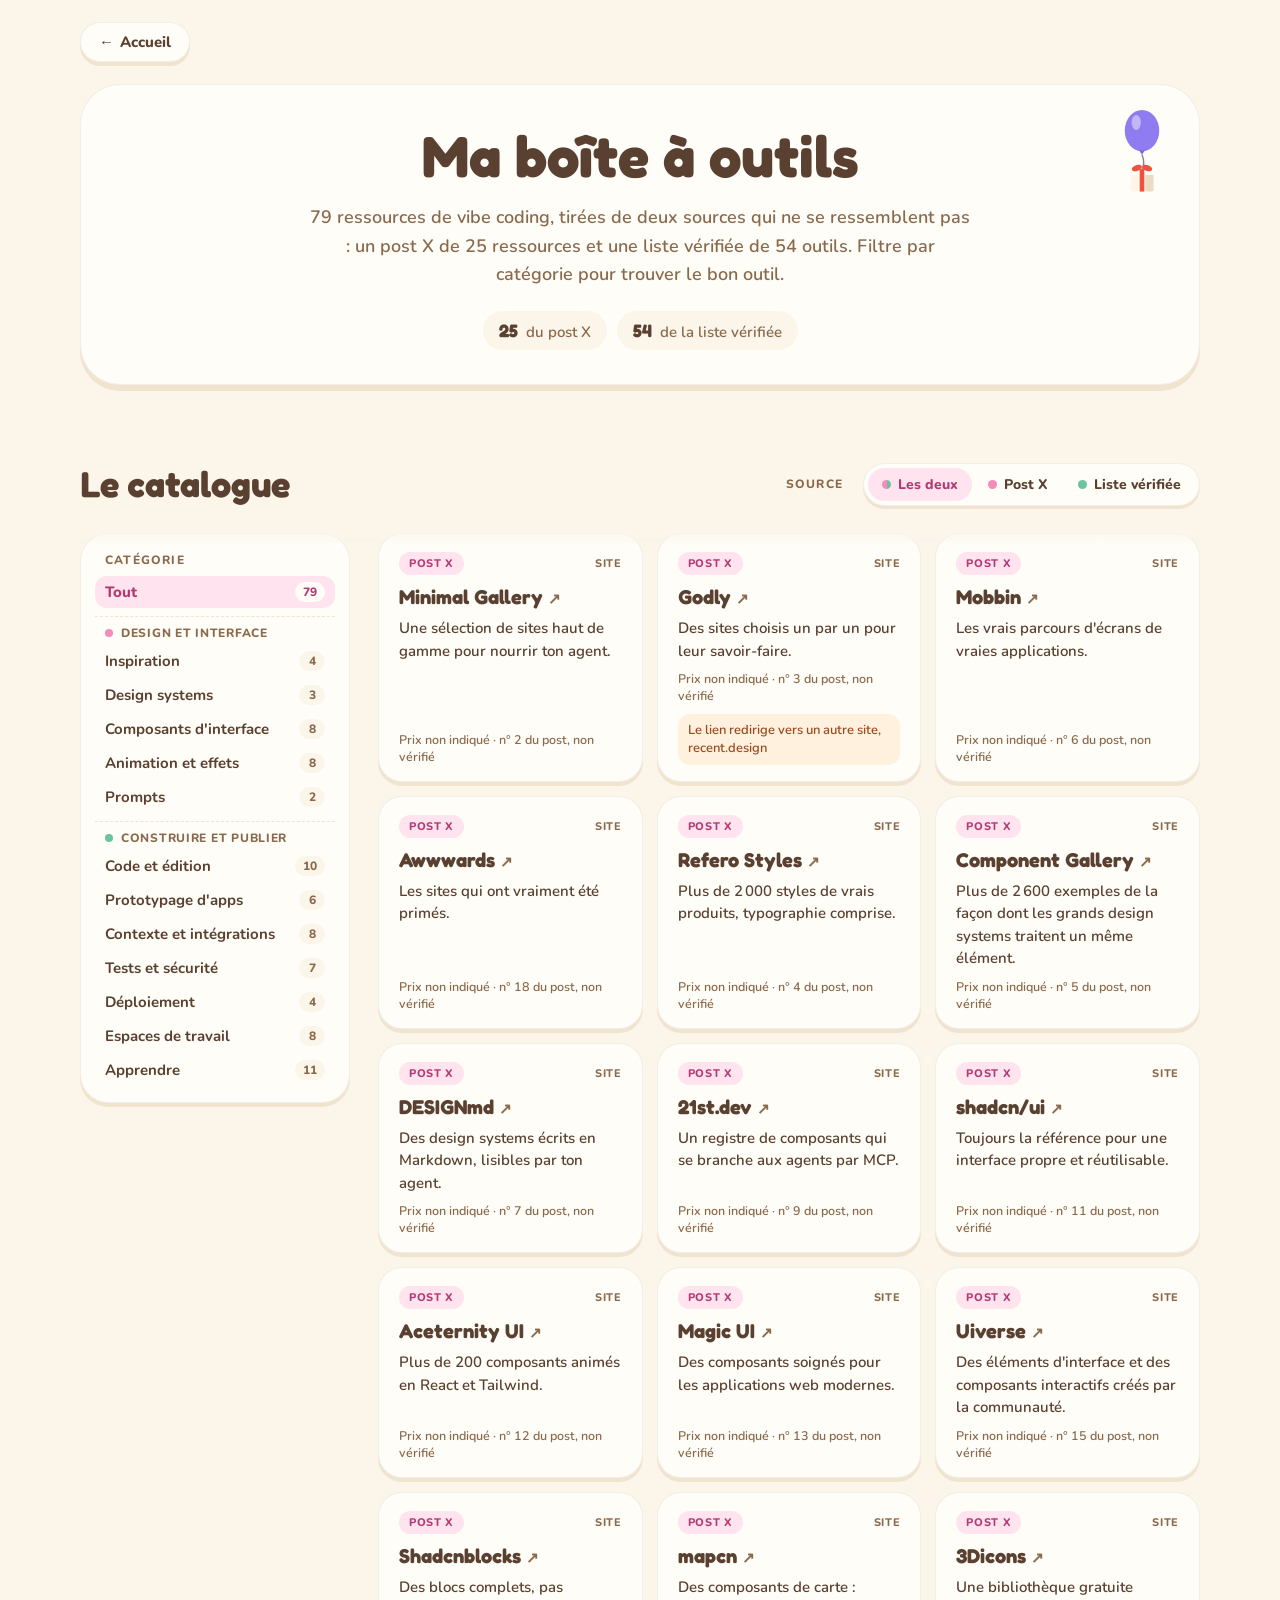
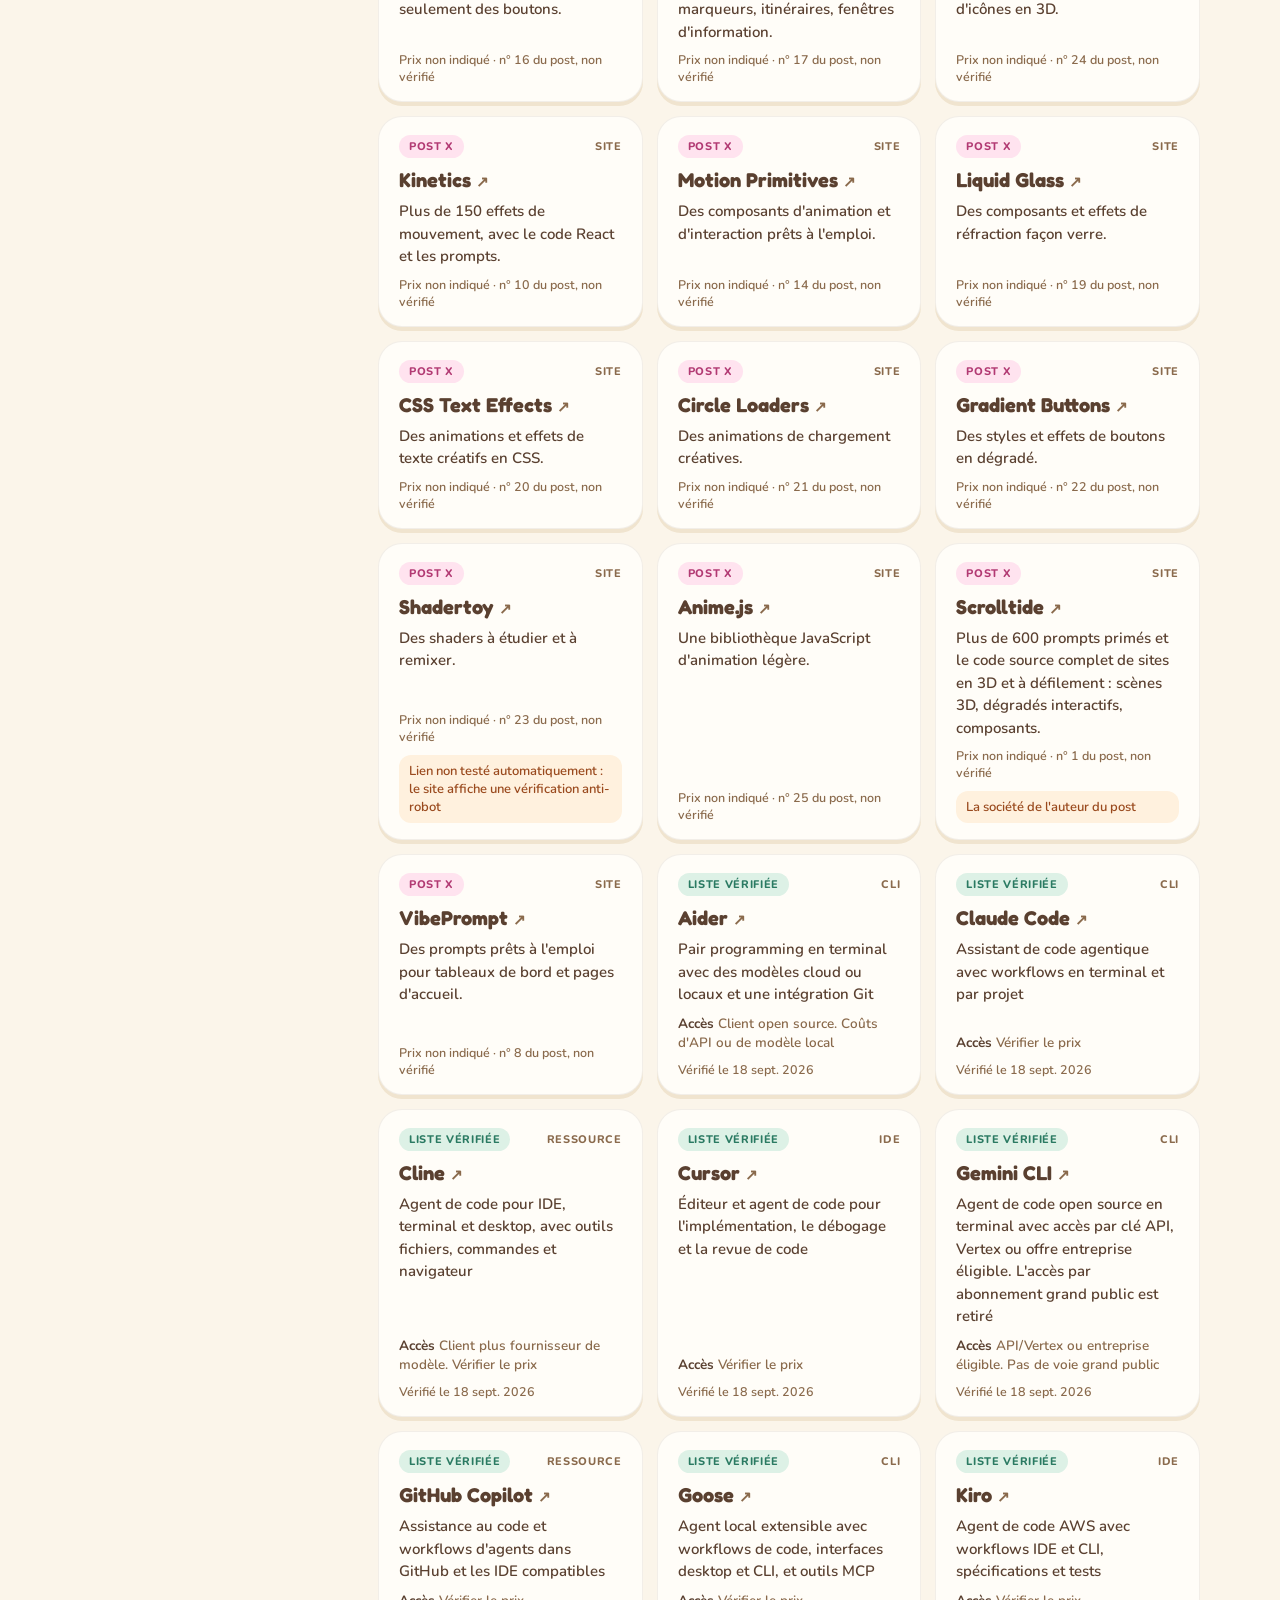
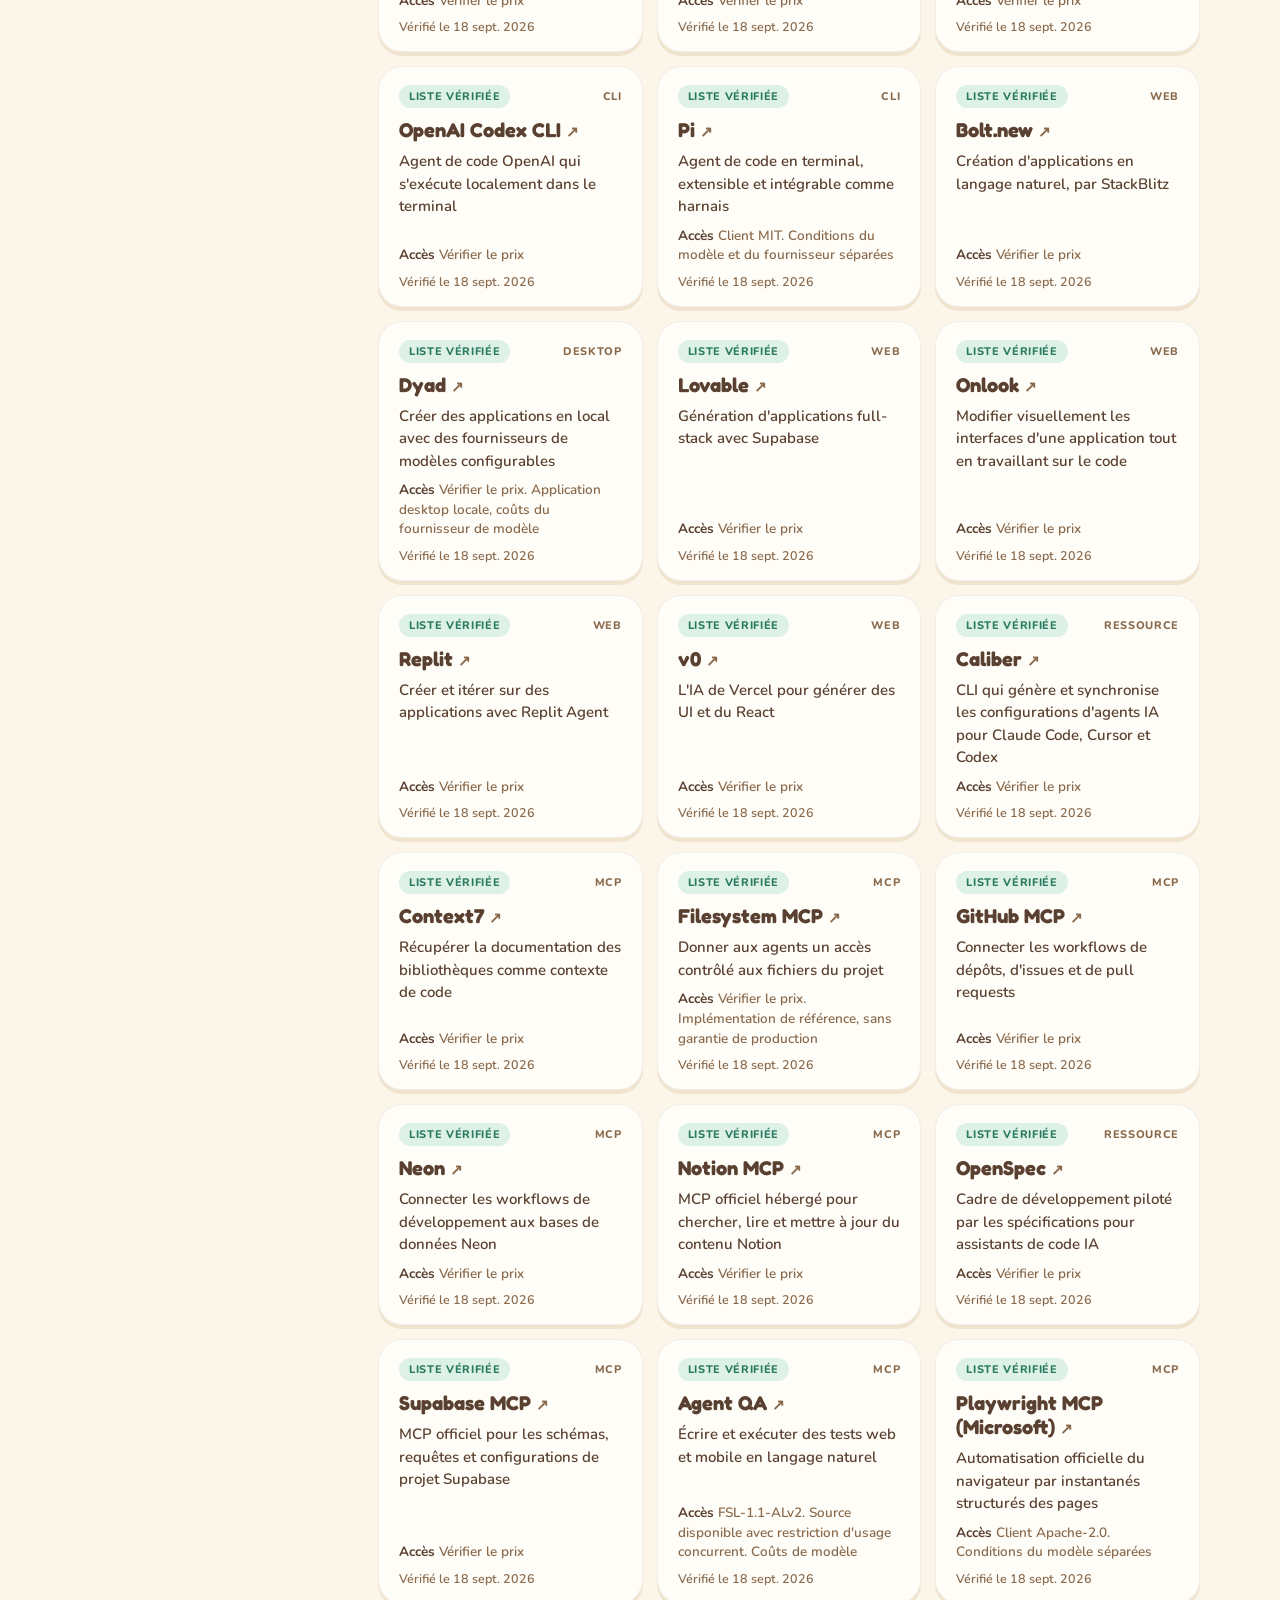
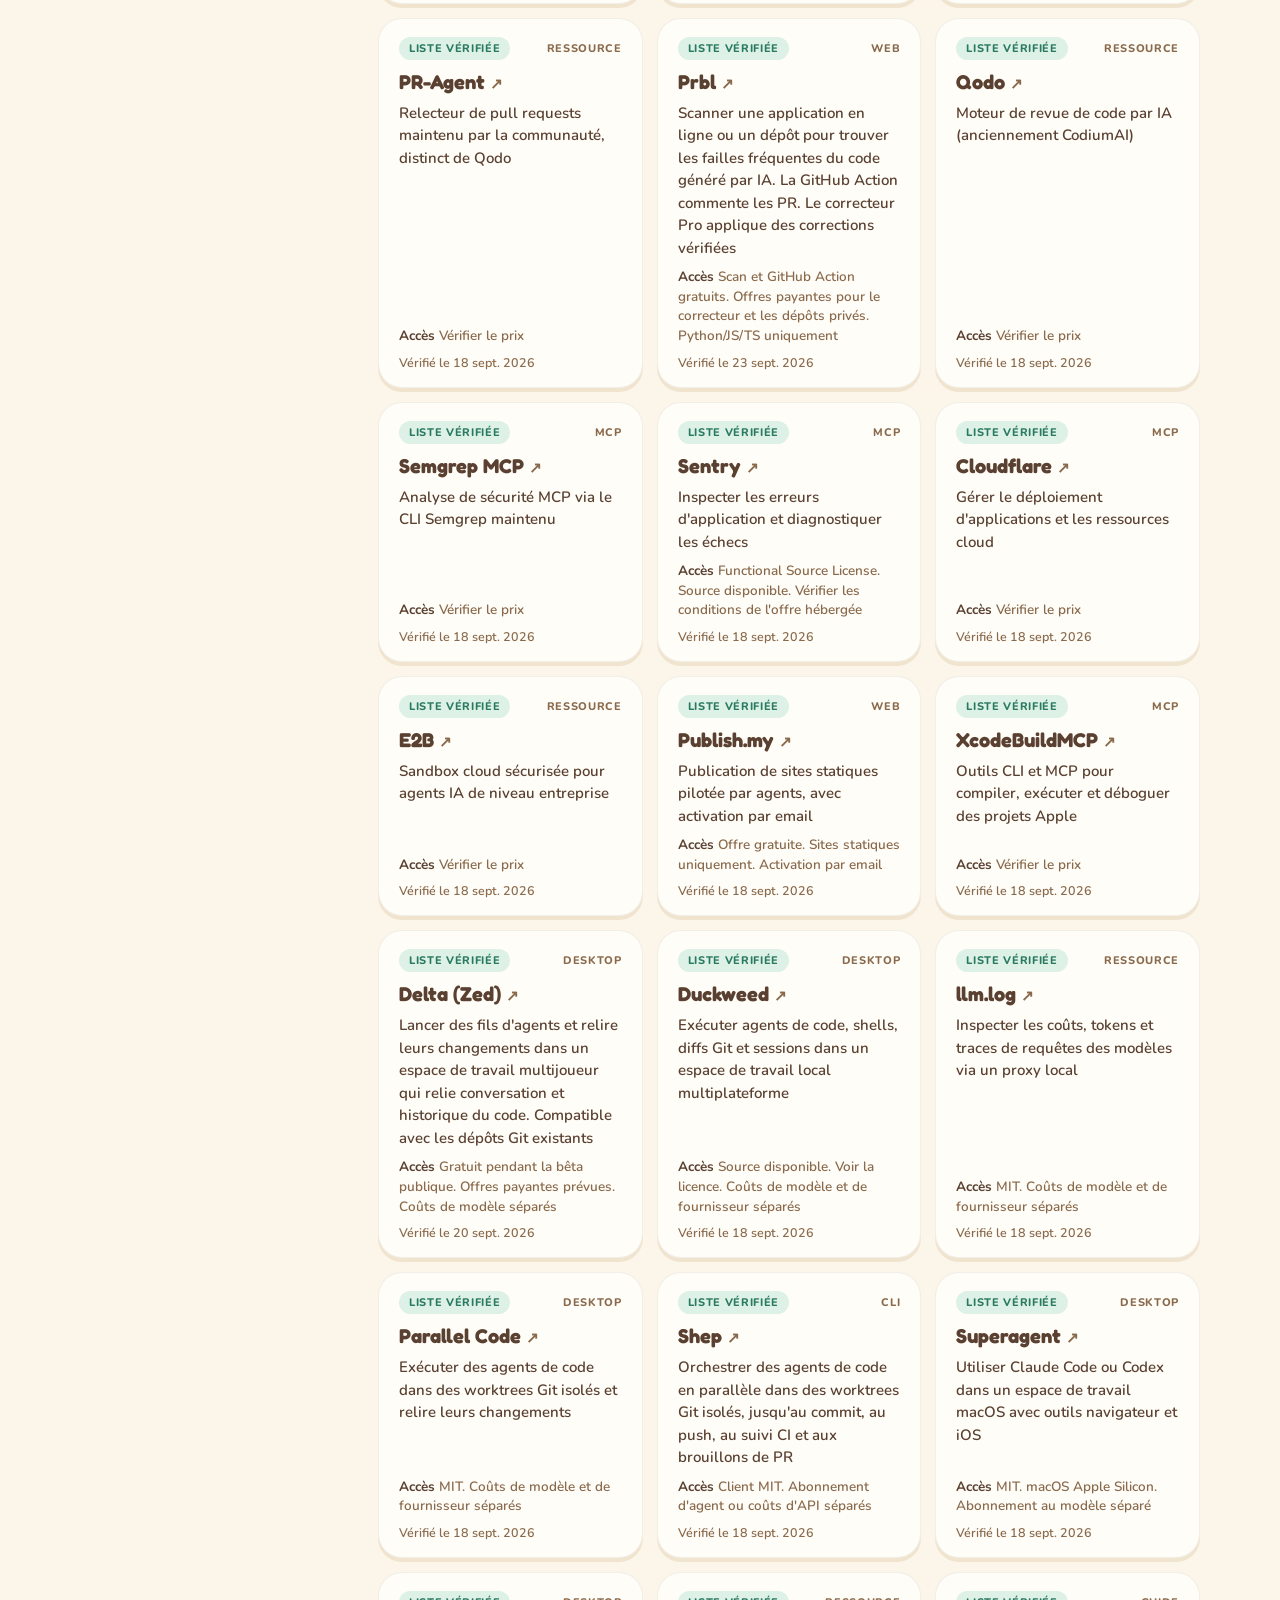
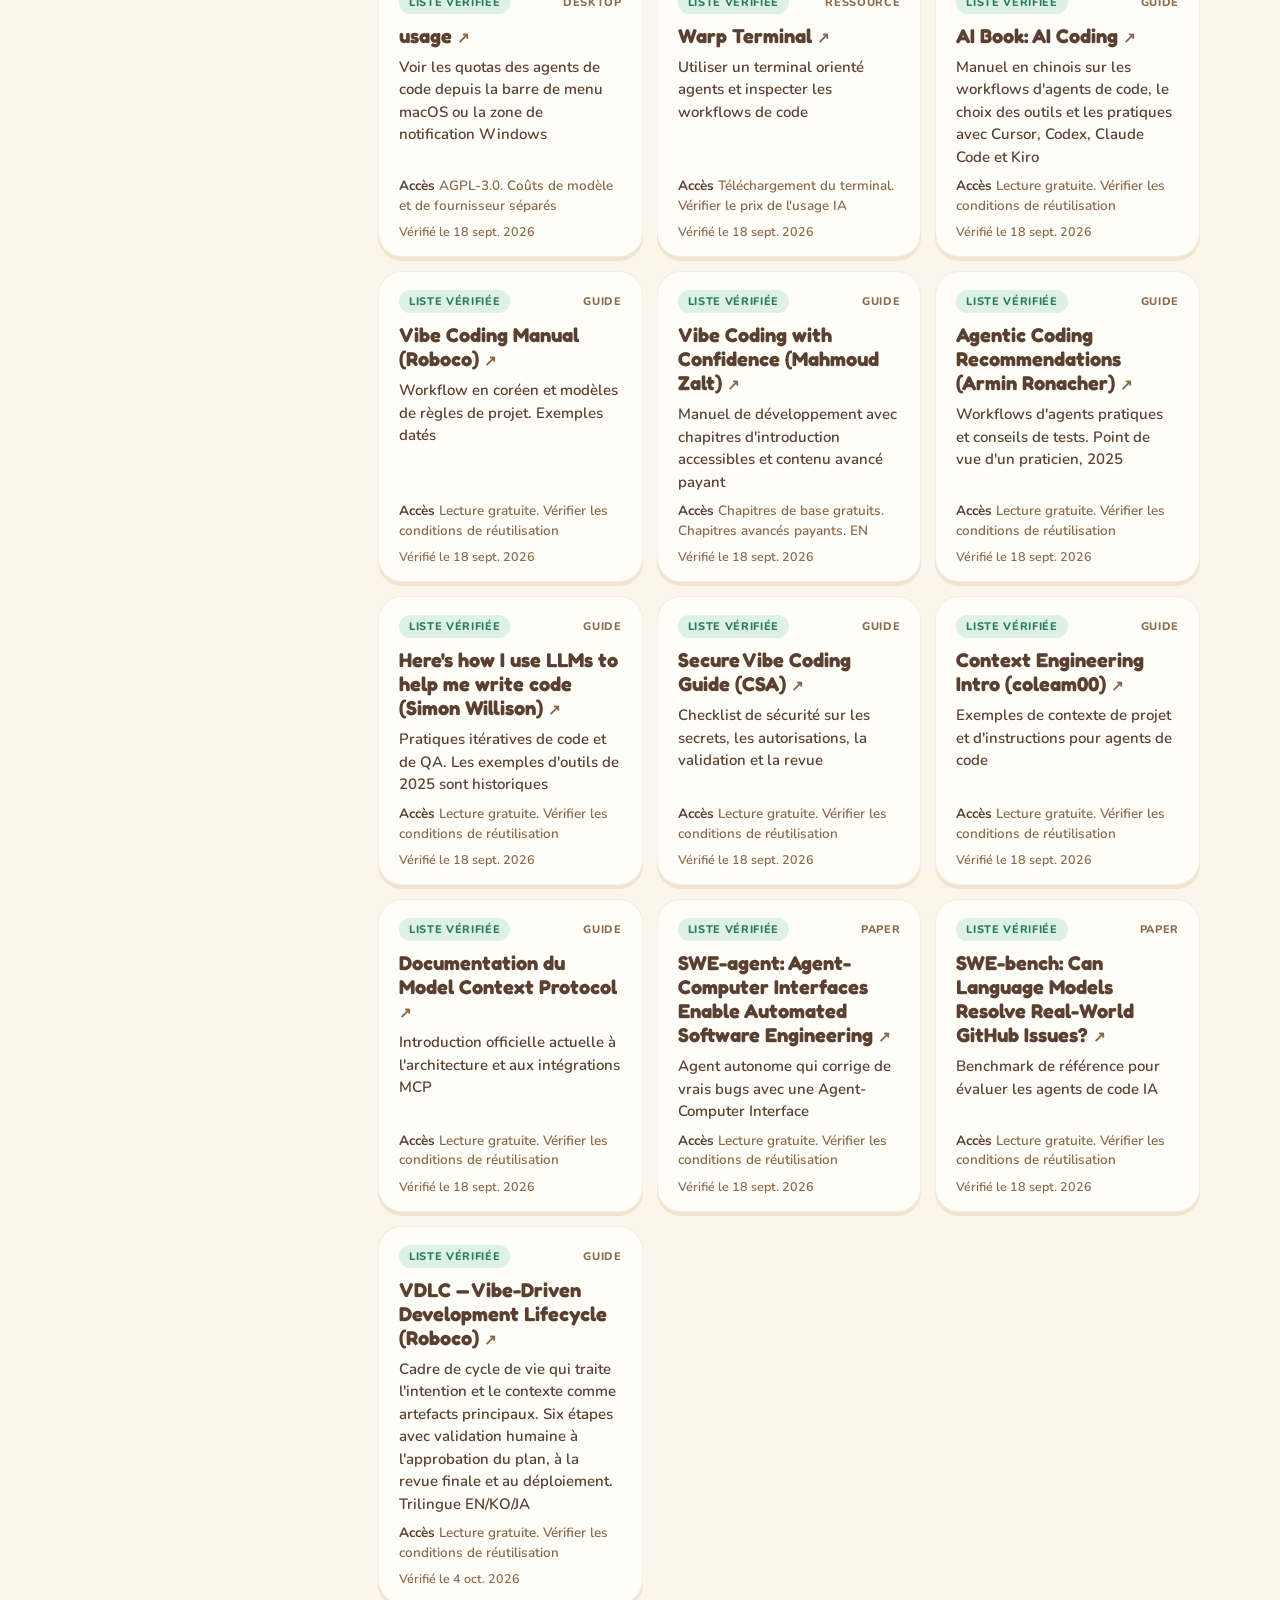
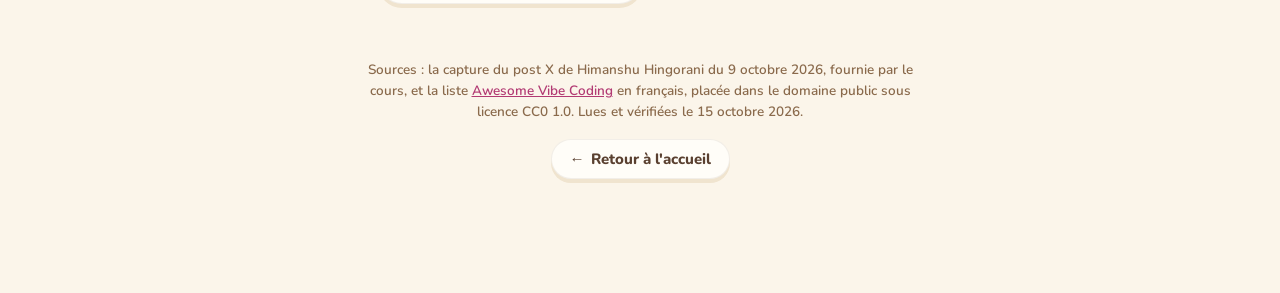
==== commit fc184cd2: "Page outils : filtres lisibles, catalogue fixe, sections d'analyse retirées Co-Authored-By: Claude O" ====
--- a/outils.html
+++ b/outils.html
@@ -39,39 +39,55 @@
       <ul class="chiffres">
         <li><b>25</b> du post X</li>
         <li><b>54</b> de la liste vérifiée</li>
-        <li><b>3</b> vérifiés à la source</li>
-      </ul>
+          </ul>
     </section>
 
     <!-- Le catalogue, filtrable sans JavaScript -->
     <section class="catalogue" id="catalogue" aria-labelledby="titre-catalogue">
-      <h2 id="titre-catalogue">Le catalogue</h2>
-
-      <fieldset class="filtres">
-        <legend>Source</legend>
-        <input type="radio" name="source" id="src-tout" checked><label for="src-tout">Les deux</label>
-        <input type="radio" name="source" id="src-a"><label for="src-a">Post X</label>
-        <input type="radio" name="source" id="src-b"><label for="src-b">Liste vérifiée</label>
-      </fieldset>
-
-      <fieldset class="filtres">
-        <legend>Catégorie</legend>
-        <input type="radio" name="categorie" id="cat-tout" checked><label for="cat-tout">Tout <span>79</span></label>
-        <input type="radio" name="categorie" id="cat-inspiration"><label for="cat-inspiration">Inspiration <span>4</span></label>
-        <input type="radio" name="categorie" id="cat-design-system"><label for="cat-design-system">Design systems <span>3</span></label>
-        <input type="radio" name="categorie" id="cat-composants"><label for="cat-composants">Composants d'interface <span>8</span></label>
-        <input type="radio" name="categorie" id="cat-animation"><label for="cat-animation">Animation et effets <span>8</span></label>
-        <input type="radio" name="categorie" id="cat-prompts"><label for="cat-prompts">Prompts <span>2</span></label>
-        <input type="radio" name="categorie" id="cat-code"><label for="cat-code">Code et édition <span>10</span></label>
-        <input type="radio" name="categorie" id="cat-prototypage"><label for="cat-prototypage">Prototypage d'apps <span>6</span></label>
-        <input type="radio" name="categorie" id="cat-contexte"><label for="cat-contexte">Contexte et intégrations <span>8</span></label>
-        <input type="radio" name="categorie" id="cat-tests"><label for="cat-tests">Tests et sécurité <span>7</span></label>
-        <input type="radio" name="categorie" id="cat-deploiement"><label for="cat-deploiement">Déploiement <span>4</span></label>
-        <input type="radio" name="categorie" id="cat-espaces"><label for="cat-espaces">Espaces de travail <span>8</span></label>
-        <input type="radio" name="categorie" id="cat-apprendre"><label for="cat-apprendre">Apprendre <span>11</span></label>
-      </fieldset>
-
-      <ul class="outils">
+      <div class="catalogue-tete">
+        <h2 id="titre-catalogue">Le catalogue</h2>
+        <fieldset class="choix-source">
+          <legend>Source</legend>
+          <div class="segments">
+            <input type="radio" name="source" id="src-tout" checked><label for="src-tout">Les deux</label>
+            <input type="radio" name="source" id="src-a"><label for="src-a">Post X</label>
+            <input type="radio" name="source" id="src-b"><label for="src-b">Liste vérifiée</label>
+          </div>
+        </fieldset>
+      </div>
+
+      <div class="catalogue-corps">
+        <aside class="panneau-filtres" aria-label="Filtres">
+          <fieldset class="choix-categorie">
+            <legend>Catégorie</legend>
+            <input type="radio" name="categorie" id="cat-tout" checked><label for="cat-tout" class="ligne-tout">Tout <span>79</span></label>
+            <div class="groupe groupe-a">
+              <p class="groupe-titre">Design et interface</p>
+              <div class="groupe-lignes">
+                <input type="radio" name="categorie" id="cat-inspiration"><label for="cat-inspiration">Inspiration <span>4</span></label>
+                <input type="radio" name="categorie" id="cat-design-system"><label for="cat-design-system">Design systems <span>3</span></label>
+                <input type="radio" name="categorie" id="cat-composants"><label for="cat-composants">Composants d'interface <span>8</span></label>
+                <input type="radio" name="categorie" id="cat-animation"><label for="cat-animation">Animation et effets <span>8</span></label>
+                <input type="radio" name="categorie" id="cat-prompts"><label for="cat-prompts">Prompts <span>2</span></label>
+              </div>
+            </div>
+            <div class="groupe groupe-b">
+              <p class="groupe-titre">Construire et publier</p>
+              <div class="groupe-lignes">
+                <input type="radio" name="categorie" id="cat-code"><label for="cat-code">Code et édition <span>10</span></label>
+                <input type="radio" name="categorie" id="cat-prototypage"><label for="cat-prototypage">Prototypage d'apps <span>6</span></label>
+                <input type="radio" name="categorie" id="cat-contexte"><label for="cat-contexte">Contexte et intégrations <span>8</span></label>
+                <input type="radio" name="categorie" id="cat-tests"><label for="cat-tests">Tests et sécurité <span>7</span></label>
+                <input type="radio" name="categorie" id="cat-deploiement"><label for="cat-deploiement">Déploiement <span>4</span></label>
+                <input type="radio" name="categorie" id="cat-espaces"><label for="cat-espaces">Espaces de travail <span>8</span></label>
+                <input type="radio" name="categorie" id="cat-apprendre"><label for="cat-apprendre">Apprendre <span>11</span></label>
+              </div>
+            </div>
+          </fieldset>
+        </aside>
+
+        <div class="resultats">
+          <ul class="outils">
       <li class="outil" data-cat="inspiration" data-source="a">
         <div class="outil-haut"><span class="pastille-source a">Post X</span><span class="genre">Site</span></div>
         <h3><a href="https://minimal.gallery" target="_blank" rel="noopener">Minimal Gallery <span aria-hidden="true">↗</span></a></h3>
@@ -603,131 +619,9 @@
         <p class="acces"><b>Accès</b> Lecture gratuite. Vérifier les conditions de réutilisation</p>
         <p class="meta">Vérifié le 4 oct. 2026</p>
       </li>
-      </ul>
-      <p class="vide">Aucun outil pour cette combinaison : le post X ne parle que de design et d'interface, la liste vérifiée de code, de tests et de déploiement.</p>
-    </section>
-
-    <!-- La comparaison des deux sources -->
-    <section class="comparaison" id="comparaison" aria-labelledby="titre-comparaison">
-      <h2 id="titre-comparaison">Les deux sources, côte à côte</h2>
-
-      <table class="tableau-sources">
-        <thead>
-          <tr><th scope="col">La question</th><th scope="col">Post X</th><th scope="col">Liste vérifiée</th></tr>
-        </thead>
-        <tbody>
-          <tr>
-            <th scope="row">Qui écrit, et dans quel but ?</th>
-            <td data-label="Post X">Himanshu Hingorani, fondateur de Scrolltide, sur son compte X. Un post d'audience : « 25 ressources pour garder une longueur d'avance ».</td>
-            <td data-label="Liste vérifiée">Le projet open source roboco-io, mis à jour chaque semaine avec l'agent Pi. Le cours en publie une copie française. But affiché : un point de départ concis et vérifié.</td>
-          </tr>
-          <tr>
-            <th scope="row">Les informations sont-elles datées et sourcées ?</th>
-            <td data-label="Post X">Le post est daté du 9 octobre 2026. Les ressources, non : ni date, ni source, ni critère de sélection.</td>
-            <td data-label="Liste vérifiée">Oui. Chaque outil a une date de vérification et une fiche de preuves, et la politique de sélection est publique.</td>
-          </tr>
-          <tr>
-            <th scope="row">Le prix et l'accès sont-ils indiqués ?</th>
-            <td data-label="Post X">Jamais.</td>
-            <td data-label="Liste vérifiée">Oui, outil par outil, avec la mention « Vérifier le prix » quand le tarif n'a pas été revu.</td>
-          </tr>
-          <tr>
-            <th scope="row">Y a-t-il des liens d'intérêt ?</th>
-            <td data-label="Post X">Oui. La n°&nbsp;1, Scrolltide, est la société de l'auteur, et il répond sous son propre post : « si vous n'en ouvrez qu'une, prenez la n°&nbsp;1 ».</td>
-            <td data-label="Liste vérifiée">Les contributeurs doivent déclarer leurs affiliations. Un point à noter : Pi, l'agent qui entretient la liste, y figure aussi.</td>
-          </tr>
-          <tr>
-            <th scope="row">Quels types d'outils ?</th>
-            <td data-label="Post X">Du design et de l'interface : inspiration, composants, animation.</td>
-            <td data-label="Liste vérifiée">De quoi coder, tester, déployer et organiser son travail, plus des guides pour apprendre.</td>
-          </tr>
-        </tbody>
-      </table>
-
-      <p class="conclusion"><b>Les deux listes se complètent.</b> Le post X sert à trouver l'inspiration et les briques visuelles, la liste vérifiée à choisir les outils pour construire, tester et publier. Mais seule la seconde dit ce qu'un outil coûte et à quelle date c'était vrai.</p>
-
-      <div class="colonnes">
-        <div class="bloc-note">
-          <h3>Ce que j'ai vérifié</h3>
-          <ul>
-            <li>Les 25 ressources du post, relevées sur la capture et comparées au corrigé du cours : aucune oubliée, aucune adresse déformée.</li>
-            <li>Les 79 liens, testés le 15 octobre 2026 : tous répondent. Godly redirige vers un autre site, recent.design. Shadertoy affiche une vérification anti-robot, son lien n'a pas pu être testé automatiquement.</li>
-            <li>La copie française du cours s'arrête au 4 octobre 2026. La liste originale, roboco-io/awesome-vibecoding, a ajouté quatre outils depuis, les 10 et 11 octobre.</li>
           </ul>
+          <p class="vide">Aucun outil pour cette combinaison : le post X ne parle que de design et d'interface, la liste vérifiée de code, de tests et de déploiement.</p>
         </div>
-        <div class="bloc-note">
-          <h3>Les changements de politique relevés</h3>
-          <ul>
-            <li><b>Gemini CLI</b> : l'accès par abonnement grand public est retiré. Il passe par une clé API, Vertex ou une offre entreprise.</li>
-            <li><b>La liste elle-même</b> est passée de 156 à 40 outils le 18 septembre 2026, en écartant les produits arrêtés ou fermés aux nouveaux utilisateurs.</li>
-            <li><b>Delta (Zed)</b> est gratuit pendant sa bêta publique. Des offres payantes sont prévues.</li>
-            <li><b>Prbl</b> : le scan est gratuit, le correcteur et les dépôts privés sont payants.</li>
-            <li><b>Agent QA et Sentry</b> sont « source disponible » sous licence FSL, qui restreint l'usage concurrent. Ce n'est pas de l'open source au sens strict.</li>
-            <li><b>Cursor</b>, relevé en vérifiant ses conditions : il est désormais vendu par X Subscription Corp et couplé à Grok, et les modèles tiers ne sont plus inclus dans les forfaits.</li>
-          </ul>
-        </div>
-      </div>
-    </section>
-
-    <!-- Les trois outils vérifiés -->
-    <section class="verifies" id="verifies" aria-labelledby="titre-verifies">
-      <h2 id="titre-verifies">Trois outils vérifiés à la source</h2>
-      <p class="chapo-section">Lus sur leurs pages officielles le 15 octobre 2026. Deux de la liste vérifiée, un du post X.</p>
-
-      <div class="fiches">
-        <article class="fiche-outil">
-          <div class="outil-haut"><span class="pastille-source b">Liste vérifiée</span><span class="genre">CLI</span></div>
-          <h3>Claude Code</h3>
-          <dl>
-            <dt>Prix et quotas</dt>
-            <dd>Absent de l'offre gratuite. Inclus dans Pro, 18&nbsp;€ par mois ou 15&nbsp;€ en annuel, et dans Max, à partir de 90&nbsp;€ par mois. Des limites sur 5 heures glissantes et par semaine, partagées avec le chat. Ou des crédits API à l'usage.</dd>
-            <dt>Compte, carte, clé API</dt>
-            <dd>Un compte Claude et une carte bancaire pour Pro et Max, ou une clé API par la Console.</dd>
-            <dt>Licence</dt>
-            <dd>Propriétaire, tous droits réservés à Anthropic.</dd>
-            <dt>Droits sur ce qu'il produit</dt>
-            <dd>Anthropic cède à l'utilisateur ses droits sur les résultats, à condition de respecter ses conditions.</dd>
-            <dt>Tes données et l'entraînement</dt>
-            <dd>Sur les offres individuelles, l'entraînement des modèles peut être désactivé dans les réglages.</dd>
-          </dl>
-          <p class="sources-fiche">Sources : <a href="https://claude.com/pricing" target="_blank" rel="noopener">tarifs</a> · <a href="https://www.anthropic.com/legal/consumer-terms" target="_blank" rel="noopener">conditions</a> · <a href="https://github.com/anthropics/claude-code/blob/main/LICENSE.md" target="_blank" rel="noopener">licence</a></p>
-        </article>
-
-        <article class="fiche-outil">
-          <div class="outil-haut"><span class="pastille-source b">Liste vérifiée</span><span class="genre">IDE</span></div>
-          <h3>Cursor</h3>
-          <dl>
-            <dt>Prix et quotas</dt>
-            <dd>Gratuit avec des requêtes limitées. Plus à 8&nbsp;$ par mois, modèles Grok seulement. Premium à 30&nbsp;$, Super à 100&nbsp;$, Ultra à 200&nbsp;$. Les modèles tiers, comme Claude ou GPT, sont facturés en plus au tarif API. Un quota hebdomadaire partagé avec Grok, hors taxes.</dd>
-            <dt>Compte, carte, clé API</dt>
-            <dd>Un compte, et une carte pour les offres payantes, vendues uniquement par X Subscription Corp.</dd>
-            <dt>Licence</dt>
-            <dd>Propriétaire. Anysphere conserve tous les droits sur le service.</dd>
-            <dt>Droits sur ce qu'il produit</dt>
-            <dd>Tu gardes tes données, et Anysphere te cède ses droits éventuels sur les suggestions. Une même suggestion peut être donnée à d'autres utilisateurs.</dd>
-            <dt>Tes données et l'entraînement</dt>
-            <dd>Avec le mode confidentialité activé, ton code n'est utilisé pour l'entraînement ni par Cursor ni par ses fournisseurs de modèles. Sinon, les préférences se règlent dans l'application.</dd>
-          </dl>
-          <p class="sources-fiche">Sources : <a href="https://cursor.com/pricing" target="_blank" rel="noopener">tarifs</a> · <a href="https://cursor.com/terms-of-service" target="_blank" rel="noopener">conditions du 3 septembre 2026</a></p>
-        </article>
-
-        <article class="fiche-outil">
-          <div class="outil-haut"><span class="pastille-source a">Post X</span><span class="genre">Web</span></div>
-          <h3>Mobbin</h3>
-          <dl>
-            <dt>Prix et quotas</dt>
-            <dd>Gratuit avec un accès limité aux apps et aux sites, trois collections et pas de crédits IA. Pro à 10&nbsp;€ par mois et Team à 16&nbsp;€ par membre et par mois, en annuel. Enterprise sur devis. Le branchement MCP aux agents est réservé à Pro et Team.</dd>
-            <dt>Compte, carte, clé API</dt>
-            <dd>Un compte, même gratuit, et une carte pour les offres payantes. Pas de remboursement en cas d'arrêt en cours de période.</dd>
-            <dt>Licence</dt>
-            <dd>Propriétaire. Mobbin accorde une licence d'utilisation non exclusive.</dd>
-            <dt>Droits sur ce qu'il produit</dt>
-            <dd>Les captures restent la propriété de Mobbin ou de leurs ayants droit, et les conditions attribuent à Mobbin les œuvres dérivées produites avec le service. Interdit d'utiliser le contenu pour entraîner une IA.</dd>
-            <dt>Tes données et l'entraînement</dt>
-            <dd>La politique de confidentialité prévoit d'utiliser l'usage et le contenu des utilisateurs pour entraîner ses propres modèles.</dd>
-          </dl>
-          <p class="sources-fiche">Sources : <a href="https://mobbin.com/pricing" target="_blank" rel="noopener">tarifs</a> · <a href="https://mobbin.com/terms" target="_blank" rel="noopener">conditions du 16 mai 2026</a> · <a href="https://mobbin.com/privacy" target="_blank" rel="noopener">confidentialité</a></p>
-        </article>
       </div>
     </section>
 
@@ -743,5 +637,19 @@
     <path d="M0 80 C200 45&#8239;380&#8239;115&#8239;600 78 C820 42&#8239;980&#8239;112 1200 76 C1320 58 1390 70 1440 66 V120 H0 Z" fill="#74C9BC" />
   </svg>
 
+  <script>
+    // Quand on change de filtre en bas de la liste, la page remonte au début des résultats,
+    // sinon les premières cartes resteraient cachées sous le bandeau fixe.
+    document.querySelectorAll('.boite input[type="radio"]').forEach(function (choix) {
+      choix.addEventListener('change', function () {
+        var catalogue = document.getElementById('catalogue');
+        if (catalogue.getBoundingClientRect().top < 0) {
+          var doux = !window.matchMedia('(prefers-reduced-motion: reduce)').matches;
+          catalogue.scrollIntoView({ behavior: doux ? 'smooth' : 'auto' });
+        }
+      });
+    });
+  </script>
+
 </body>
 </html>
--- a/style.css
+++ b/style.css
@@ -116,18 +116,21 @@
 /* =====================================================================
    PAGE OUTILS
    Le même univers que l'accueil : crème, brun doux, rose pour l'action,
-   cartes arrondies et boutons de jeu. Le filtre fonctionne sans
+   cartes arrondies. Les filtres vivent dans une colonne à gauche, une
+   ligne par choix, pour rester lisibles. Ils fonctionnent sans
    JavaScript : des boutons radio, et :has() qui masque les fiches.
    ===================================================================== */
 :root {
   --vert: #3E9B7F;
   --vert-doux: #DDF1E6;
   --rose-pale: #FFE3EF;
+  --rose-texte: #B23A73;
+  --vert-texte: #2A7A62;
 }
 
 .page-outils { display: block; }
 
-.haut-outils, .boite, .pied-outils { width: min(1080px, calc(100% - 32px)); margin: 0 auto; }
+.haut-outils, .boite, .pied-outils { width: min(1120px, calc(100% - 32px)); margin: 0 auto; }
 .haut-outils { padding: 22px 0 0; }
 
 .retour {
@@ -154,42 +157,101 @@
 .chiffres li { background: var(--fond); border-radius: 99px; padding: 8px 16px; font-size: 15px; color: var(--brun-doux); }
 .chiffres b { font: 700 18px Fredoka, sans-serif; color: var(--brun); margin-right: 4px; }
 
-/* ---------- Les titres de section ---------- */
-.catalogue, .comparaison, .verifies { margin-top: 56px; }
-.boite h2 { margin: 0 0 18px; font: 700 clamp(28px, 4.5vw, 36px) / 1.15 Fredoka, Nunito, sans-serif; color: var(--brun); }
-.chapo-section { margin: -6px 0 20px; color: var(--brun-doux); }
-
-/* ---------- Les filtres ---------- */
-.filtres { border: 0; margin: 0 0 14px; padding: 0; display: flex; flex-wrap: wrap; align-items: center; gap: 8px; }
-.filtres legend { float: left; margin-right: 6px; font: 800 13px Nunito, sans-serif; letter-spacing: 0.08em; text-transform: uppercase; color: var(--brun-doux); }
+/* ---------- Le catalogue : les filtres à gauche, les fiches à droite ---------- */
+.catalogue { margin-top: 56px; }
+.boite h2 { margin: 0 0 20px; font: 700 clamp(28px, 4.5vw, 36px) / 1.15 Fredoka, Nunito, sans-serif; color: var(--brun); }
+
+.catalogue-tete { display: flex; justify-content: space-between; align-items: center; flex-wrap: wrap; gap: 12px 20px; margin-bottom: 20px; }
+.catalogue-tete h2 { margin: 0; }
+
+.choix-source { border: 0; margin: 0; padding: 0; min-width: 0; display: flex; align-items: center; gap: 10px; }
+.choix-source legend { float: left; padding: 0; margin-right: 10px; font: 800 12px Nunito, sans-serif; letter-spacing: 0.1em; text-transform: uppercase; color: var(--brun-doux); }
+.choix-source input { position: absolute; opacity: 0; width: 1px; height: 1px; pointer-events: none; }
+
+.catalogue-corps { display: grid; grid-template-columns: 270px minmax(0, 1fr); gap: 28px; align-items: start; }
+.catalogue-corps > * { min-width: 0; }
+
+.panneau-filtres {
+  position: sticky; top: 16px;
+  background: var(--carte); border: 1px solid var(--filet); border-radius: 28px;
+  padding: 18px 14px 16px; box-shadow: 0 4px 0 var(--carte-ombre);
+  display: flex; flex-direction: column; gap: 16px;
+  max-height: calc(100vh - 32px); overflow-y: auto;
+  overscroll-behavior: contain; scrollbar-width: thin; scrollbar-color: var(--carte-ombre) transparent;
+}
+.panneau-filtres fieldset { border: 0; margin: 0; padding: 0; min-width: 0; }
+.panneau-filtres legend {
+  padding: 0 10px; margin-bottom: 8px;
+  font: 800 12px Nunito, sans-serif; letter-spacing: 0.1em; text-transform: uppercase; color: var(--brun-doux);
+}
+
 /* Le bouton radio reste lisible par le clavier et les lecteurs d'écran, il est seulement caché à l'œil */
-.filtres input { position: absolute; opacity: 0; width: 1px; height: 1px; pointer-events: none; }
-.filtres label {
-  display: inline-flex; align-items: center; gap: 6px; cursor: pointer;
+.panneau-filtres input { position: absolute; opacity: 0; width: 1px; height: 1px; pointer-events: none; }
+
+/* Chaque choix est une ligne : le nom à gauche, le nombre à droite */
+.panneau-filtres label {
+  display: flex; justify-content: space-between; align-items: center; gap: 10px;
+  padding: 6px 10px; border-radius: 12px; cursor: pointer;
+  font: 700 15px Nunito, sans-serif; color: var(--brun);
+}
+.panneau-filtres label:hover { background: var(--fond); }
+.panneau-filtres label span {
+  min-width: 26px; text-align: center;
+  font: 800 12px Nunito, sans-serif; color: var(--brun-doux);
+  background: var(--fond); border-radius: 99px; padding: 2px 8px;
+}
+.panneau-filtres input:checked + label { background: var(--rose-pale); color: var(--rose-texte); font-weight: 800; }
+.panneau-filtres input:checked + label span { background: var(--carte); color: var(--rose-texte); }
+.panneau-filtres input:focus-visible + label { outline: 3px dashed var(--violet); outline-offset: 1px; }
+
+/* La source : trois pastilles dans une capsule, chacune avec la couleur de ses fiches */
+.segments {
+  display: inline-flex; gap: 2px; padding: 4px;
+  background: var(--carte); border: 1px solid var(--filet); border-radius: 99px;
+  box-shadow: 0 3px 0 var(--carte-ombre);
+}
+.segments label {
+  display: inline-flex; align-items: center; gap: 7px; white-space: nowrap; cursor: pointer;
+  padding: 7px 14px; border-radius: 99px;
   font: 800 14px Nunito, sans-serif; color: var(--brun);
-  background: var(--carte); border: 1px solid var(--filet); border-radius: 99px;
-  padding: 8px 14px; box-shadow: 0 3px 0 var(--carte-ombre);
-  transition: transform 0.12s ease;
-}
-.filtres label span { font-weight: 700; font-size: 12px; color: var(--brun-doux); }
-.filtres label:hover { transform: translateY(-1px); }
-.filtres input:checked + label { background: var(--rose); border-color: var(--rose); color: #FFFFFF; box-shadow: 0 3px 0 var(--rose-ombre); }
-.filtres input:checked + label span { color: #FFFFFF; }
-.filtres input:focus-visible + label { outline: 3px dashed var(--violet); outline-offset: 3px; }
+}
+.segments label:hover { background: var(--fond); }
+.segments label::before { content: ""; width: 9px; height: 9px; border-radius: 50%; flex: 0 0 auto; background: linear-gradient(90deg, #F48BB8 50%, #6CC49E 50%); }
+.segments label[for="src-a"]::before { background: #F48BB8; }
+.segments label[for="src-b"]::before { background: #6CC49E; }
+.choix-source input:checked + label { background: var(--rose-pale); color: var(--rose-texte); }
+.choix-source input:focus-visible + label { outline: 3px dashed var(--violet); outline-offset: 1px; }
+
+/* Les catégories, rangées en deux groupes */
+.groupe { margin-top: 8px; }
+.groupe-titre {
+  display: flex; align-items: center; gap: 8px;
+  margin: 0 0 2px; padding: 8px 10px 2px;
+  font: 800 12px Nunito, sans-serif; letter-spacing: 0.06em; text-transform: uppercase; color: var(--brun-doux);
+  border-top: 1px dashed var(--carte-ombre);
+}
+.groupe-titre::before { content: ""; width: 8px; height: 8px; border-radius: 50%; }
+.groupe-a .groupe-titre::before { background: #F48BB8; }
+.groupe-b .groupe-titre::before { background: #6CC49E; }
+.groupe-lignes { display: flex; flex-direction: column; gap: 2px; }
+
+/* Une source choisie : seules ses catégories restent affichées */
+.boite:has(#src-a:checked) .groupe-b { display: none; }
+.boite:has(#src-b:checked) .groupe-a { display: none; }
 
 /* ---------- Les fiches ---------- */
-.outils { list-style: none; margin: 22px 0 0; padding: 0; display: grid; grid-template-columns: repeat(auto-fill, minmax(min(260px, 100%), 1fr)); gap: 14px; }
-.outil, .fiche-outil {
+.outils { list-style: none; margin: 0; padding: 0; display: grid; grid-template-columns: repeat(auto-fill, minmax(min(240px, 100%), 1fr)); gap: 14px; }
+.outil {
   background: var(--carte); border: 1px solid var(--filet); border-radius: 24px;
   padding: 18px 20px 16px; box-shadow: 0 4px 0 var(--carte-ombre);
   display: flex; flex-direction: column; gap: 8px;
 }
 .outil-haut { display: flex; justify-content: space-between; align-items: center; gap: 8px; }
 .pastille-source { font: 800 11px Nunito, sans-serif; letter-spacing: 0.06em; text-transform: uppercase; border-radius: 99px; padding: 4px 10px; }
-.pastille-source.a { background: var(--rose-pale); color: #B23A73; }
-.pastille-source.b { background: var(--vert-doux); color: #2A7A62; }
+.pastille-source.a { background: var(--rose-pale); color: var(--rose-texte); }
+.pastille-source.b { background: var(--vert-doux); color: var(--vert-texte); }
 .genre { font: 800 11px Nunito, sans-serif; letter-spacing: 0.06em; text-transform: uppercase; color: var(--brun-doux); }
-.outil h3, .fiche-outil h3 { margin: 2px 0 0; font: 700 20px / 1.2 Fredoka, Nunito, sans-serif; color: var(--brun); }
+.outil h3 { margin: 2px 0 0; font: 700 20px / 1.2 Fredoka, Nunito, sans-serif; color: var(--brun); }
 .outil h3 a { color: inherit; text-decoration: none; }
 .outil h3 a:hover { color: var(--rose); }
 .outil h3 a:focus-visible { outline: 3px dashed var(--violet); outline-offset: 2px; border-radius: 6px; }
@@ -200,7 +262,7 @@
 .meta { margin: 0; font-size: 12.5px; color: var(--brun-doux); }
 .alerte { margin: 2px 0 0; font-size: 13px; line-height: 1.4; color: #9A4A1E; background: #FFF1DE; border-radius: 12px; padding: 7px 10px; }
 
-/* Le filtre, une règle par catégorie et par source */
+/* Le filtre, une règle par source et par catégorie */
 .boite:has(#src-a:checked) .outil:not([data-source="a"]) { display: none; }
 .boite:has(#src-b:checked) .outil:not([data-source="b"]) { display: none; }
 .boite:has(#cat-inspiration:checked) .outil:not([data-cat="inspiration"]) { display: none; }
@@ -218,49 +280,55 @@
 .boite:has(#src-a:checked):has(#cat-code:checked, #cat-prototypage:checked, #cat-contexte:checked, #cat-tests:checked, #cat-deploiement:checked, #cat-espaces:checked, #cat-apprendre:checked) .vide,
 .boite:has(#src-b:checked):has(#cat-inspiration:checked, #cat-design-system:checked, #cat-composants:checked, #cat-animation:checked, #cat-prompts:checked) .vide { display: block; }
 
+/* Sur ordinateur, à partir du catalogue, seules les cartes défilent :
+   le titre et la source restent fixés en haut, les catégories juste en dessous.
+   Le bandeau a le fond de la page, les cartes passent dessous, et un léger
+   fondu adoucit le bord. */
+@media (min-width: 821px) {
+  .catalogue { --haut-tete: 86px; }
+  .catalogue-tete {
+    position: sticky; top: 0; z-index: 5;
+    min-height: var(--haut-tete); margin-bottom: 0; padding: 14px 0;
+    background: var(--fond);
+  }
+  .catalogue-tete::after {
+    content: ""; position: absolute; left: 0; right: 0; top: 100%; height: 18px;
+    background: linear-gradient(var(--fond), rgba(251, 245, 234, 0));
+    pointer-events: none;
+  }
+  .catalogue-corps { padding-top: 6px; }
+  .panneau-filtres { top: calc(var(--haut-tete) + 10px); max-height: calc(100vh - var(--haut-tete) - 26px); }
+}
+
 /* L'état vide : une combinaison de filtres qui ne donne rien */
-.vide { display: none; margin: 22px 0 0; padding: 22px; text-align: center; color: var(--brun-doux); background: var(--carte); border: 2px dashed var(--carte-ombre); border-radius: 24px; }
-
-/* ---------- La comparaison ---------- */
-.tableau-sources { width: 100%; border-collapse: separate; border-spacing: 0; background: var(--carte); border: 1px solid var(--filet); border-radius: 24px; overflow: hidden; box-shadow: 0 4px 0 var(--carte-ombre); }
-.tableau-sources th, .tableau-sources td { padding: 14px 18px; text-align: left; vertical-align: top; font-size: 15px; line-height: 1.5; border-bottom: 1px solid var(--filet); }
-.tableau-sources tbody tr:last-child th, .tableau-sources tbody tr:last-child td { border-bottom: 0; }
-.tableau-sources thead th { font: 800 13px Nunito, sans-serif; letter-spacing: 0.08em; text-transform: uppercase; color: var(--brun-doux); background: var(--fond); }
-.tableau-sources tbody th { width: 24%; font: 700 16px / 1.3 Fredoka, Nunito, sans-serif; color: var(--brun); }
-.tableau-sources td { color: var(--brun); }
-
-.conclusion { margin: 18px 0 0; padding: 18px 22px; background: var(--vert-doux); border-radius: 20px; font-size: 16px; line-height: 1.55; color: var(--brun); }
-
-.colonnes { margin-top: 18px; display: grid; grid-template-columns: repeat(auto-fit, minmax(min(320px, 100%), 1fr)); gap: 14px; }
-.bloc-note { background: var(--carte); border: 1px solid var(--filet); border-radius: 24px; padding: 20px 22px; box-shadow: 0 4px 0 var(--carte-ombre); }
-.bloc-note h3 { margin: 0 0 10px; font: 700 19px Fredoka, Nunito, sans-serif; color: var(--brun); }
-.bloc-note ul { margin: 0; padding-left: 18px; display: flex; flex-direction: column; gap: 8px; font-size: 14.5px; line-height: 1.5; color: var(--brun); }
-
-/* ---------- Les trois fiches vérifiées ---------- */
-.fiches { display: grid; grid-template-columns: repeat(auto-fit, minmax(min(300px, 100%), 1fr)); gap: 14px; }
-.fiche-outil dl { margin: 6px 0 0; display: flex; flex-direction: column; gap: 4px; }
-.fiche-outil dt { margin-top: 8px; font: 800 12px Nunito, sans-serif; letter-spacing: 0.07em; text-transform: uppercase; color: var(--brun-doux); }
-.fiche-outil dd { margin: 0; font-size: 14.5px; line-height: 1.5; color: var(--brun); }
-.sources-fiche { margin: 10px 0 0; padding-top: 10px; border-top: 1px solid var(--filet); font-size: 13px; color: var(--brun-doux); }
-
-.boite a:not(.retour):not(h3 a), .pied-outils a:not(.retour) { color: #B23A73; }
+.vide { display: none; margin: 0; padding: 26px; text-align: center; color: var(--brun-doux); background: var(--carte); border: 2px dashed var(--carte-ombre); border-radius: 24px; }
 
 /* ---------- Le pied de page ---------- */
 .pied-outils { margin-top: 56px; text-align: center; }
 .pied-outils p { margin: 0 auto 16px; max-width: 70ch; font-size: 13.5px; line-height: 1.55; color: var(--brun-doux); }
+.pied-outils a:not(.retour) { color: var(--rose-texte); }
 .page-outils .vagues { margin-top: 24px; }
 
-/* ---------- Sur téléphone ---------- */
+/* ---------- Sur tablette et téléphone : les filtres passent au-dessus ---------- */
+@media (max-width: 820px) {
+  .catalogue-corps { grid-template-columns: minmax(0, 1fr); gap: 18px; }
+  .panneau-filtres { position: static; max-height: none; overflow: visible; padding: 16px 12px; gap: 16px; }
+  /* Chaque groupe devient une rangée qu'on fait défiler du doigt */
+  .groupe-lignes { flex-direction: row; overflow-x: auto; gap: 8px; padding: 2px 2px 6px; scrollbar-width: none; }
+  .choix-source { max-width: 100%; }
+  .segments { max-width: 100%; overflow-x: auto; scrollbar-width: none; }
+  .segments::-webkit-scrollbar, .groupe-lignes::-webkit-scrollbar { display: none; }
+  .choix-source legend { position: absolute; width: 1px; height: 1px; overflow: hidden; clip-path: inset(50%); }
+  .groupe-lignes label, .ligne-tout {
+    flex: 0 0 auto; white-space: nowrap;
+    background: var(--carte); border: 1px solid var(--filet); border-radius: 99px;
+    padding: 7px 12px; box-shadow: 0 2px 0 var(--carte-ombre);
+  }
+  .panneau-filtres .ligne-tout { display: inline-flex; margin: 0 2px; }
+  .groupe { margin-top: 10px; }
+}
+
 @media (max-width: 640px) {
   .intro-outils { padding: 88px 20px 28px; border-radius: 32px; }
   .mini-ballon { width: 34px; top: 12px; right: 18px; }
-  .filtres legend { float: none; width: 100%; margin-bottom: 2px; }
-  /* Le tableau devient une suite de cartes : une question, puis les deux réponses */
-  .tableau-sources thead { display: none; }
-  .tableau-sources, .tableau-sources tbody, .tableau-sources tr, .tableau-sources th, .tableau-sources td { display: block; width: 100%; }
-  .tableau-sources tbody th { width: 100%; padding-bottom: 4px; border-bottom: 0; }
-  .tableau-sources td { padding-top: 6px; border-bottom: 0; }
-  .tableau-sources td::before { content: attr(data-label); display: block; font: 800 11px Nunito, sans-serif; letter-spacing: 0.07em; text-transform: uppercase; color: var(--brun-doux); margin-bottom: 2px; }
-  .tableau-sources tr { border-bottom: 1px solid var(--filet); padding-bottom: 8px; }
-  .tableau-sources tbody tr:last-child { border-bottom: 0; }
-}
+}
